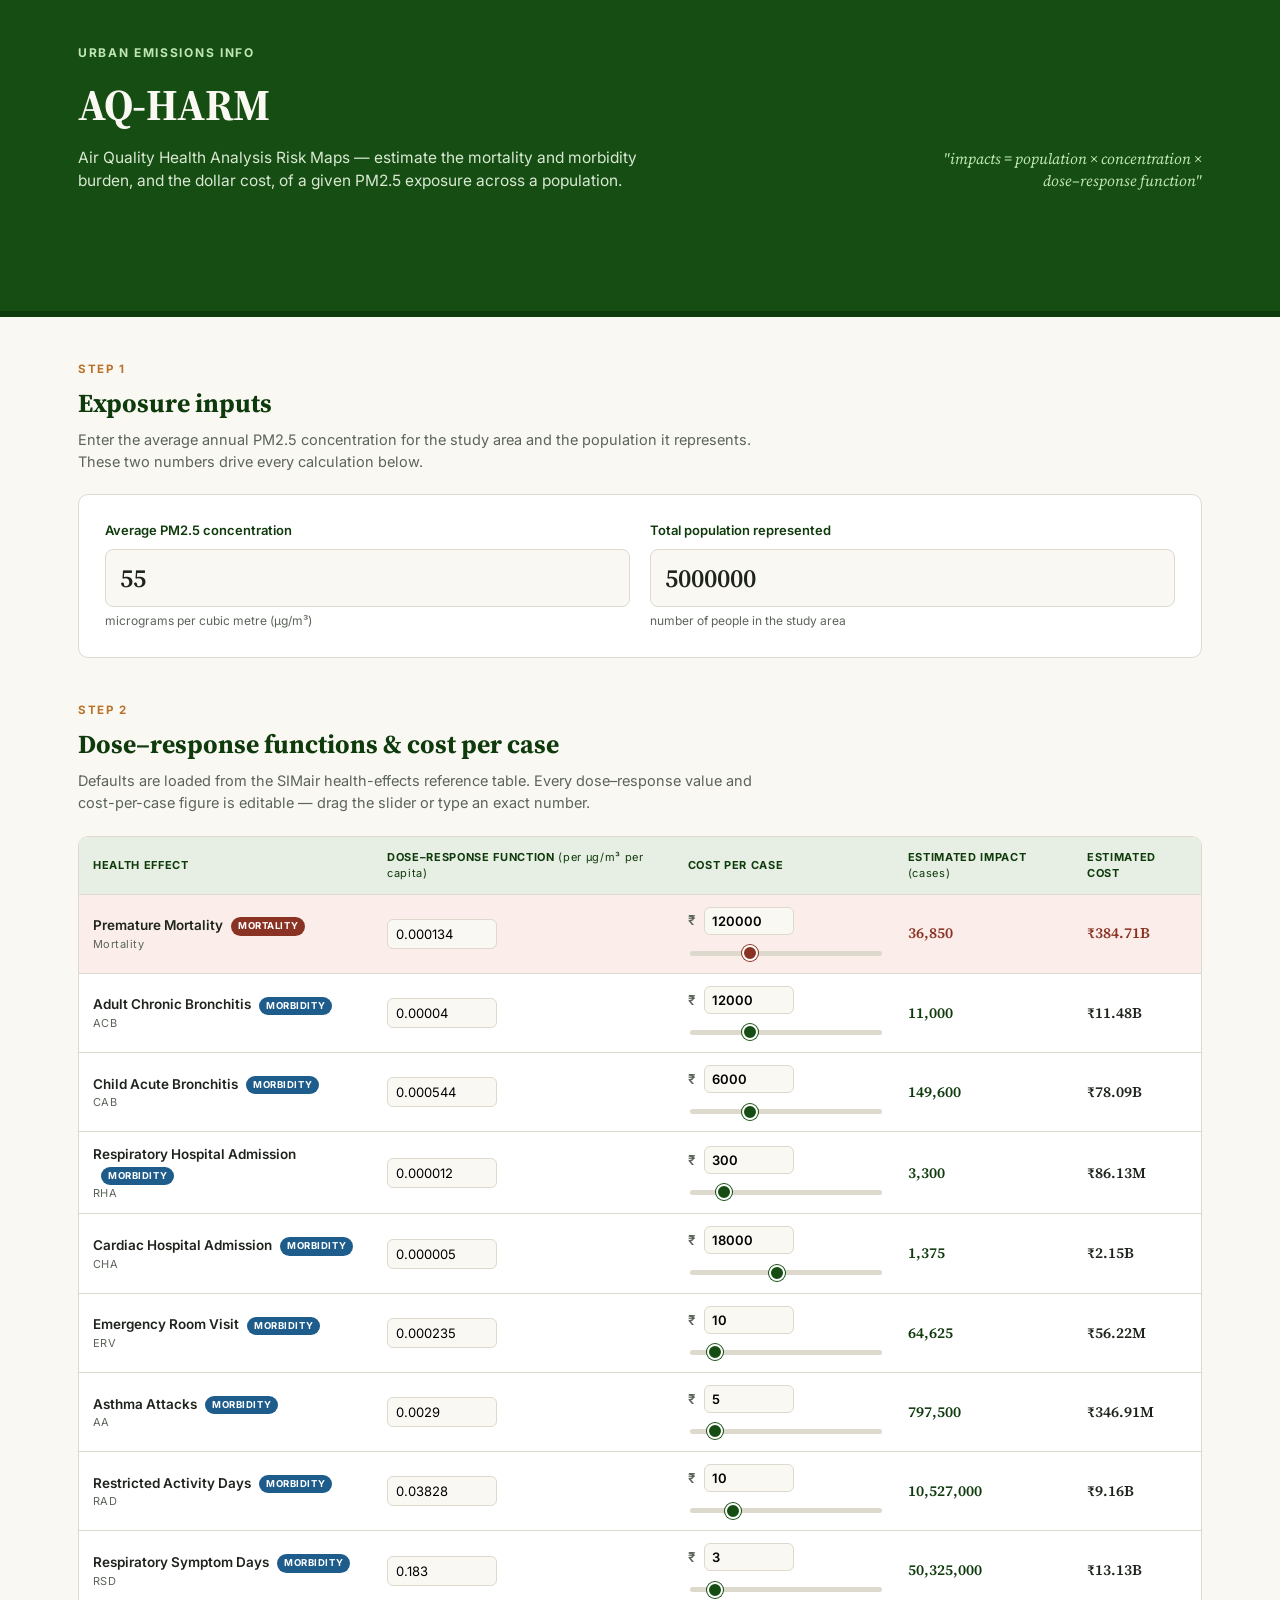
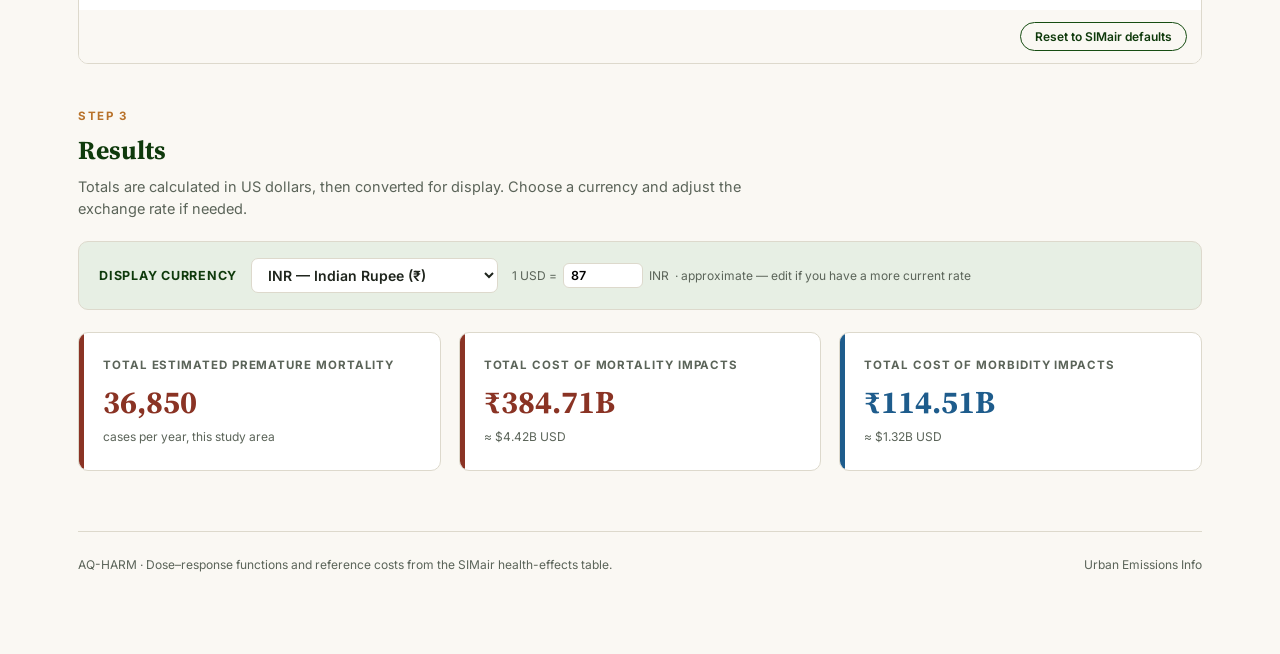
==== index.html @ 849e560b "FIRST COMMIT" ====
<!DOCTYPE html>
<html lang="en">
<head>
<meta charset="UTF-8">
<meta name="viewport" content="width=device-width, initial-scale=1.0">
<title>AQ-HARM · Air Quality Health Analysis Risk Maps</title>
<link rel="preconnect" href="https://fonts.googleapis.com">
<link href="https://fonts.googleapis.com/css2?family=Source+Serif+4:opsz,wght@8..60,400;8..60,600;8..60,700&family=Inter:wght@400;500;600;700&display=swap" rel="stylesheet">
<style>
  :root{
    --green:#164D12;
    --green-dark:#0F3A0C;
    --green-light:#E7EFE4;
    --off-white:#FAF8F3;
    --paper:#FFFFFF;
    --ink:#1E241C;
    --ink-soft:#5B6459;
    --line:#DDD9CC;
    --amber:#B8722A;
    --mortality:#8A3324;
    --mortality-bg:#FBEEEA;
    --morbidity:#1E5C8C;
    --morbidity-bg:#EAF1F8;
    --radius:10px;
  }
  *{box-sizing:border-box;}
  html,body{margin:0;padding:0;}
  body{
    background:var(--off-white);
    color:var(--ink);
    font-family:'Inter',system-ui,sans-serif;
    line-height:1.5;
  }
  .wrap{max-width:1180px;margin:0 auto;padding:0 28px 80px;}

  /* Header */
  header.site{
    background:var(--green);
    color:var(--off-white);
    padding:44px 0 38px;
    border-bottom:6px solid var(--green-dark);
  }
  header.site .wrap{display:flex;justify-content:space-between;align-items:flex-end;gap:24px;flex-wrap:wrap;}
  .brand-mark{font-family:'Inter';font-weight:700;letter-spacing:.14em;font-size:12px;text-transform:uppercase;color:#BFE6B4;margin-bottom:10px;}
  h1{
    font-family:'Source Serif 4', serif;
    font-weight:700;
    font-size:44px;
    margin:0 0 8px;
    letter-spacing:-.01em;
  }
  header.site p{
    max-width:560px;
    margin:0;
    color:#D8E8D3;
    font-size:15.5px;
  }
  .header-tag{
    font-family:'Source Serif 4', serif;
    font-style:italic;
    font-size:15px;
    color:#BFE6B4;
    text-align:right;
    max-width:260px;
  }

  /* Section framing */
  section{padding-top:44px;}
  .section-eyebrow{
    font-size:11.5px;
    font-weight:700;
    letter-spacing:.14em;
    text-transform:uppercase;
    color:var(--amber);
    margin-bottom:6px;
  }
  h2{
    font-family:'Source Serif 4', serif;
    font-size:26px;
    font-weight:700;
    margin:0 0 6px;
    color:var(--green-dark);
  }
  .section-desc{color:var(--ink-soft);font-size:14.5px;max-width:680px;margin:0 0 22px;}

  /* Inputs card */
  .inputs-grid{
    display:grid;
    grid-template-columns:1fr 1fr;
    gap:20px;
    background:var(--paper);
    border:1px solid var(--line);
    border-radius:var(--radius);
    padding:26px;
  }
  @media(max-width:640px){.inputs-grid{grid-template-columns:1fr;}}
  .field label{
    display:block;
    font-size:13px;
    font-weight:600;
    color:var(--green-dark);
    margin-bottom:8px;
  }
  .field .hint{font-size:12px;color:var(--ink-soft);margin-top:6px;}
  .field input[type=number]{
    width:100%;
    font-family:'Source Serif 4', serif;
    font-size:26px;
    font-weight:600;
    padding:10px 14px;
    border:1.5px solid var(--line);
    border-radius:8px;
    background:var(--off-white);
    color:var(--ink);
  }
  .field input[type=number]:focus{outline:none;border-color:var(--green);background:#fff;}
  .unit-suffix{font-size:14px;color:var(--ink-soft);font-weight:500;margin-left:8px;}

  /* Table */
  .table-card{
    background:var(--paper);
    border:1px solid var(--line);
    border-radius:var(--radius);
    overflow:hidden;
  }
  table{width:100%;border-collapse:collapse;font-size:13.5px;}
  thead th{
    text-align:left;
    background:var(--green-light);
    color:var(--green-dark);
    font-size:11px;
    font-weight:700;
    text-transform:uppercase;
    letter-spacing:.06em;
    padding:12px 14px;
    border-bottom:1px solid var(--line);
  }
  tbody tr{border-bottom:1px solid var(--line);}
  tbody tr:last-child{border-bottom:none;}
  tbody tr.mortality-row{background:var(--mortality-bg);}
  td{padding:12px 14px;vertical-align:middle;}
  td.effect-name{min-width:190px;}
  .effect-name .name{font-weight:600;color:var(--ink);}
  .effect-name .acronym{font-size:11px;color:var(--ink-soft);letter-spacing:.04em;}
  .tag{
    display:inline-block;
    font-size:9.5px;
    font-weight:700;
    letter-spacing:.06em;
    text-transform:uppercase;
    padding:2px 7px;
    border-radius:20px;
    margin-left:8px;
    vertical-align:middle;
  }
  .tag.mort{background:var(--mortality);color:#fff;}
  .tag.morb{background:var(--morbidity);color:#fff;}

  input[type=number].drf-input{
    width:110px;
    font-family:'Inter';
    font-size:13px;
    padding:6px 8px;
    border:1.3px solid var(--line);
    border-radius:6px;
    background:var(--off-white);
  }
  input[type=number].drf-input:focus{outline:none;border-color:var(--green);background:#fff;}

  .cost-cell{min-width:220px;}
  .cost-row-top{display:flex;align-items:center;gap:8px;margin-bottom:6px;}
  .cost-row-top .currency-sym{font-weight:600;color:var(--ink-soft);}
  input[type=number].cost-num{
    width:90px;
    font-family:'Inter';
    font-weight:600;
    font-size:13px;
    padding:5px 7px;
    border:1.3px solid var(--line);
    border-radius:6px;
    background:var(--off-white);
  }
  input[type=range].cost-slider{
    width:100%;
    -webkit-appearance:none;
    appearance:none;
    height:5px;
    border-radius:4px;
    background:var(--line);
    outline:none;
  }
  input[type=range].cost-slider::-webkit-slider-thumb{
    -webkit-appearance:none;
    appearance:none;
    width:16px;height:16px;border-radius:50%;
    background:var(--green);
    cursor:pointer;
    border:2px solid #fff;
    box-shadow:0 0 0 1px var(--green);
  }
  input[type=range].cost-slider::-moz-range-thumb{
    width:16px;height:16px;border-radius:50%;
    background:var(--green);cursor:pointer;border:2px solid #fff;
    box-shadow:0 0 0 1px var(--green);
  }
  .mortality-row input[type=range].cost-slider::-webkit-slider-thumb{background:var(--mortality);box-shadow:0 0 0 1px var(--mortality);}
  .mortality-row input[type=range].cost-slider::-moz-range-thumb{background:var(--mortality);box-shadow:0 0 0 1px var(--mortality);}

  .impact-val, .cost-val{font-weight:600;font-family:'Source Serif 4', serif;font-size:15px;color:var(--green-dark);}
  .cost-val{color:var(--ink);}
  .mortality-row .impact-val, .mortality-row .cost-val{color:var(--mortality);}

  .reset-row{display:flex;justify-content:flex-end;padding:12px 14px;background:var(--off-white);}
  .btn-reset{
    font-family:'Inter';font-size:12px;font-weight:600;
    color:var(--green-dark);background:none;border:1.3px solid var(--green);
    padding:6px 14px;border-radius:20px;cursor:pointer;
  }
  .btn-reset:hover{background:var(--green);color:#fff;}

  /* Currency */
  .currency-bar{
    display:flex;align-items:center;gap:14px;flex-wrap:wrap;
    background:var(--green-light);
    border:1px solid var(--line);
    border-radius:var(--radius);
    padding:16px 20px;
    margin-bottom:22px;
  }
  .currency-bar label{font-size:12.5px;font-weight:700;color:var(--green-dark);text-transform:uppercase;letter-spacing:.06em;}
  select#currencySelect{
    font-family:'Inter';font-size:14px;font-weight:600;
    padding:7px 12px;border-radius:7px;border:1.3px solid var(--line);
    background:#fff;color:var(--ink);
  }
  .rate-note{font-size:12px;color:var(--ink-soft);display:flex;align-items:center;gap:6px;}
  .rate-note input{
    width:80px;font-family:'Inter';font-size:12.5px;font-weight:600;
    padding:4px 7px;border-radius:6px;border:1.3px solid var(--line);background:#fff;
  }

  /* Totals */
  .totals-grid{display:grid;grid-template-columns:repeat(3,1fr);gap:18px;}
  @media(max-width:800px){.totals-grid{grid-template-columns:1fr;}}
  .total-card{
    background:var(--paper);
    border:1px solid var(--line);
    border-radius:var(--radius);
    padding:24px;
    position:relative;
    overflow:hidden;
  }
  .total-card::before{
    content:"";position:absolute;left:0;top:0;bottom:0;width:5px;
  }
  .total-card.mortality-count::before{background:var(--mortality);}
  .total-card.mortality-cost::before{background:var(--mortality);}
  .total-card.morbidity-cost::before{background:var(--morbidity);}
  .total-label{font-size:11.5px;font-weight:700;text-transform:uppercase;letter-spacing:.08em;color:var(--ink-soft);margin-bottom:10px;}
  .total-value{font-family:'Source Serif 4', serif;font-size:32px;font-weight:700;color:var(--ink);line-height:1.1;}
  .total-card.mortality-count .total-value, .total-card.mortality-cost .total-value{color:var(--mortality);}
  .total-card.morbidity-cost .total-value{color:var(--morbidity);}
  .total-sub{font-size:12px;color:var(--ink-soft);margin-top:8px;}

  footer{margin-top:60px;padding-top:24px;border-top:1px solid var(--line);color:var(--ink-soft);font-size:12px;display:flex;justify-content:space-between;flex-wrap:wrap;gap:8px;}
  footer a{color:var(--green-dark);}

  ::-webkit-scrollbar{height:8px;}
</style>
</head>
<body>

<header class="site">
  <div class="wrap">
    <div>
      <div class="brand-mark">Urban Emissions Info</div>
      <h1>AQ-HARM</h1>
      <p>Air Quality Health Analysis Risk Maps — estimate the mortality and morbidity burden, and the dollar cost, of a given PM2.5 exposure across a population.</p>
    </div>
    <div class="header-tag">"impacts = population × concentration × dose–response function"</div>
  </div>
</header>

<div class="wrap">

  <section>
    <div class="section-eyebrow">Step 1</div>
    <h2>Exposure inputs</h2>
    <p class="section-desc">Enter the average annual PM2.5 concentration for the study area and the population it represents. These two numbers drive every calculation below.</p>
    <div class="inputs-grid">
      <div class="field">
        <label for="pm25">Average PM2.5 concentration</label>
        <input type="number" id="pm25" value="55" step="0.1" min="0">
        <span class="hint">micrograms per cubic metre (µg/m³)</span>
      </div>
      <div class="field">
        <label for="population">Total population represented</label>
        <input type="number" id="population" value="5000000" step="1000" min="0">
        <span class="hint">number of people in the study area</span>
      </div>
    </div>
  </section>

  <section>
    <div class="section-eyebrow">Step 2</div>
    <h2>Dose–response functions &amp; cost per case</h2>
    <p class="section-desc">Defaults are loaded from the SIMair health-effects reference table. Every dose–response value and cost-per-case figure is editable — drag the slider or type an exact number.</p>
    <div class="table-card">
      <table>
        <thead>
          <tr>
            <th>Health effect</th>
            <th>Dose–response function <span style="font-weight:400;text-transform:none;">(per µg/m³ per capita)</span></th>
            <th>Cost per case</th>
            <th>Estimated impact <span style="font-weight:400;text-transform:none;">(cases)</span></th>
            <th>Estimated cost</th>
          </tr>
        </thead>
        <tbody id="effectsBody"></tbody>
      </table>
      <div class="reset-row"><button class="btn-reset" id="resetBtn">Reset to SIMair defaults</button></div>
    </div>
  </section>

  <section>
    <div class="section-eyebrow">Step 3</div>
    <h2>Results</h2>
    <p class="section-desc">Totals are calculated in US dollars, then converted for display. Choose a currency and adjust the exchange rate if needed.</p>

    <div class="currency-bar">
      <label for="currencySelect">Display currency</label>
      <select id="currencySelect">
        <option value="USD">USD — US Dollar ($)</option>
        <option value="INR" selected>INR — Indian Rupee (₹)</option>
        <option value="EUR">EUR — Euro (€)</option>
        <option value="GBP">GBP — British Pound (£)</option>
        <option value="JPY">JPY — Japanese Yen (¥)</option>
        <option value="AUD">AUD — Australian Dollar (A$)</option>
      </select>
      <div class="rate-note">
        1 USD = <input type="number" id="fxRate" value="87" step="0.01" min="0"> <span id="fxCode">INR</span>
        <span>· approximate — edit if you have a more current rate</span>
      </div>
    </div>

    <div class="totals-grid">
      <div class="total-card mortality-count">
        <div class="total-label">Total estimated premature mortality</div>
        <div class="total-value" id="totalMortalityCount">—</div>
        <div class="total-sub">cases per year, this study area</div>
      </div>
      <div class="total-card mortality-cost">
        <div class="total-label">Total cost of mortality impacts</div>
        <div class="total-value" id="totalMortalityCost">—</div>
        <div class="total-sub" id="totalMortalityCostUSD"></div>
      </div>
      <div class="total-card morbidity-cost">
        <div class="total-label">Total cost of morbidity impacts</div>
        <div class="total-value" id="totalMorbidityCost">—</div>
        <div class="total-sub" id="totalMorbidityCostUSD"></div>
      </div>
    </div>
  </section>

  <footer>
    <span>AQ-HARM · Dose–response functions and reference costs from the SIMair health-effects table.</span>
    <span>Urban Emissions Info</span>
  </footer>
</div>

<script>
const EFFECTS = [
  {acr:"Mortality", name:"Premature Mortality", drf:0.000134, cost:120000, isMortality:true, sliderMax:400000},
  {acr:"ACB", name:"Adult Chronic Bronchitis", drf:0.00004,  cost:12000,  isMortality:false, sliderMax:40000},
  {acr:"CAB", name:"Child Acute Bronchitis",   drf:0.000544, cost:6000,   isMortality:false, sliderMax:20000},
  {acr:"RHA", name:"Respiratory Hospital Admission", drf:0.000012, cost:300, isMortality:false, sliderMax:2000},
  {acr:"CHA", name:"Cardiac Hospital Admission", drf:0.000005, cost:18000, isMortality:false, sliderMax:40000},
  {acr:"ERV", name:"Emergency Room Visit", drf:0.000235, cost:10, isMortality:false, sliderMax:100},
  {acr:"AA",  name:"Asthma Attacks", drf:0.0029, cost:5, isMortality:false, sliderMax:50},
  {acr:"RAD", name:"Restricted Activity Days", drf:0.03828, cost:10, isMortality:false, sliderMax:50},
  {acr:"RSD", name:"Respiratory Symptom Days", drf:0.183, cost:3, isMortality:false, sliderMax:30},
];

const DEFAULTS = JSON.parse(JSON.stringify(EFFECTS));

const CURRENCY = {
  USD:{symbol:"$", rate:1},
  INR:{symbol:"₹", rate:87},
  EUR:{symbol:"€", rate:0.92},
  GBP:{symbol:"£", rate:0.79},
  JPY:{symbol:"¥", rate:148},
  AUD:{symbol:"A$", rate:1.52},
};

const pm25Input = document.getElementById('pm25');
const popInput = document.getElementById('population');
const tbody = document.getElementById('effectsBody');
const currencySelect = document.getElementById('currencySelect');
const fxRateInput = document.getElementById('fxRate');
const fxCodeSpan = document.getElementById('fxCode');

function fmtInt(n){
  return Math.round(n).toLocaleString('en-US');
}
function fmtMoney(n, symbol){
  if(!isFinite(n)) n = 0;
  let out;
  if(Math.abs(n) >= 1e9) out = (n/1e9).toFixed(2)+"B";
  else if(Math.abs(n) >= 1e6) out = (n/1e6).toFixed(2)+"M";
  else out = Math.round(n).toLocaleString('en-US');
  return symbol + out;
}

function buildRows(){
  tbody.innerHTML = "";
  EFFECTS.forEach((eff, i) => {
    const tr = document.createElement('tr');
    tr.className = eff.isMortality ? 'mortality-row' : '';
    tr.innerHTML = `
      <td class="effect-name">
        <div class="name">${eff.name}${eff.isMortality ? '<span class="tag mort">Mortality</span>' : '<span class="tag morb">Morbidity</span>'}</div>
        <div class="acronym">${eff.acr}</div>
      </td>
      <td>
        <input type="number" class="drf-input" data-idx="${i}" data-field="drf" value="${eff.drf}" step="any" min="0">
      </td>
      <td class="cost-cell">
        <div class="cost-row-top">
          <span class="currency-sym" id="costSym-${i}">$</span>
          <input type="number" class="cost-num" data-idx="${i}" data-field="costnum" value="${eff.cost}" min="0" step="1">
        </div>
        <input type="range" class="cost-slider" data-idx="${i}" data-field="costslider" min="0" max="${eff.sliderMax}" step="${Math.max(1, Math.round(eff.sliderMax/500))}" value="${eff.cost}">
      </td>
      <td><span class="impact-val" id="impact-${i}">—</span></td>
      <td><span class="cost-val" id="cost-${i}">—</span></td>
    `;
    tbody.appendChild(tr);
  });

  tbody.querySelectorAll('input[data-field="drf"]').forEach(el=>{
    el.addEventListener('input', e=>{
      const idx = +e.target.dataset.idx;
      EFFECTS[idx].drf = parseFloat(e.target.value) || 0;
      calculate();
    });
  });
  tbody.querySelectorAll('input[data-field="costnum"]').forEach(el=>{
    el.addEventListener('input', e=>{
      const idx = +e.target.dataset.idx;
      const val = parseFloat(e.target.value) || 0;
      EFFECTS[idx].cost = val;
      const slider = tbody.querySelector(`input[data-field="costslider"][data-idx="${idx}"]`);
      if(val > +slider.max) slider.max = val * 1.2;
      slider.value = val;
      calculate();
    });
  });
  tbody.querySelectorAll('input[data-field="costslider"]').forEach(el=>{
    el.addEventListener('input', e=>{
      const idx = +e.target.dataset.idx;
      const val = parseFloat(e.target.value) || 0;
      EFFECTS[idx].cost = val;
      tbody.querySelector(`input[data-field="costnum"][data-idx="${idx}"]`).value = val;
      calculate();
    });
  });
}

function updateCurrencySymbols(){
  const code = currencySelect.value;
  const symbol = CURRENCY[code].symbol;
  EFFECTS.forEach((_, i)=>{
    const el = document.getElementById(`costSym-${i}`);
    if(el) el.textContent = symbol;
  });
}

function calculate(){
  const pm25 = parseFloat(pm25Input.value) || 0;
  const pop = parseFloat(popInput.value) || 0;
  const code = currencySelect.value;
  const rate = parseFloat(fxRateInput.value) || CURRENCY[code].rate;
  const symbol = CURRENCY[code].symbol;

  let mortalityCases = 0;
  let mortalityCostUSD = 0;
  let morbidityCostUSD = 0;

  EFFECTS.forEach((eff, i) => {
    const impact = pop * pm25 * eff.drf;
    const costUSD = impact * eff.cost;
    document.getElementById(`impact-${i}`).textContent = fmtInt(impact);
    document.getElementById(`cost-${i}`).textContent = fmtMoney(costUSD * rate, symbol);
    if(eff.isMortality){
      mortalityCases += impact;
      mortalityCostUSD += costUSD;
    } else {
      morbidityCostUSD += costUSD;
    }
  });

  document.getElementById('totalMortalityCount').textContent = fmtInt(mortalityCases);
  document.getElementById('totalMortalityCost').textContent = fmtMoney(mortalityCostUSD * rate, symbol);
  document.getElementById('totalMorbidityCost').textContent = fmtMoney(morbidityCostUSD * rate, symbol);

  if(code === 'USD'){
    document.getElementById('totalMortalityCostUSD').textContent = '';
    document.getElementById('totalMorbidityCostUSD').textContent = '';
  } else {
    document.getElementById('totalMortalityCostUSD').textContent = '≈ ' + fmtMoney(mortalityCostUSD, '$') + ' USD';
    document.getElementById('totalMorbidityCostUSD').textContent = '≈ ' + fmtMoney(morbidityCostUSD, '$') + ' USD';
  }
}

pm25Input.addEventListener('input', calculate);
popInput.addEventListener('input', calculate);

currencySelect.addEventListener('change', ()=>{
  const code = currencySelect.value;
  fxRateInput.value = CURRENCY[code].rate;
  fxCodeSpan.textContent = code;
  updateCurrencySymbols();
  calculate();
});
fxRateInput.addEventListener('input', calculate);

document.getElementById('resetBtn').addEventListener('click', ()=>{
  DEFAULTS.forEach((d, i)=>{
    EFFECTS[i].drf = d.drf;
    EFFECTS[i].cost = d.cost;
  });
  buildRows();
  updateCurrencySymbols();
  calculate();
});

buildRows();
fxRateInput.value = CURRENCY[currencySelect.value].rate;
fxCodeSpan.textContent = currencySelect.value;
updateCurrencySymbols();
calculate();
</script>

</body>
</html>
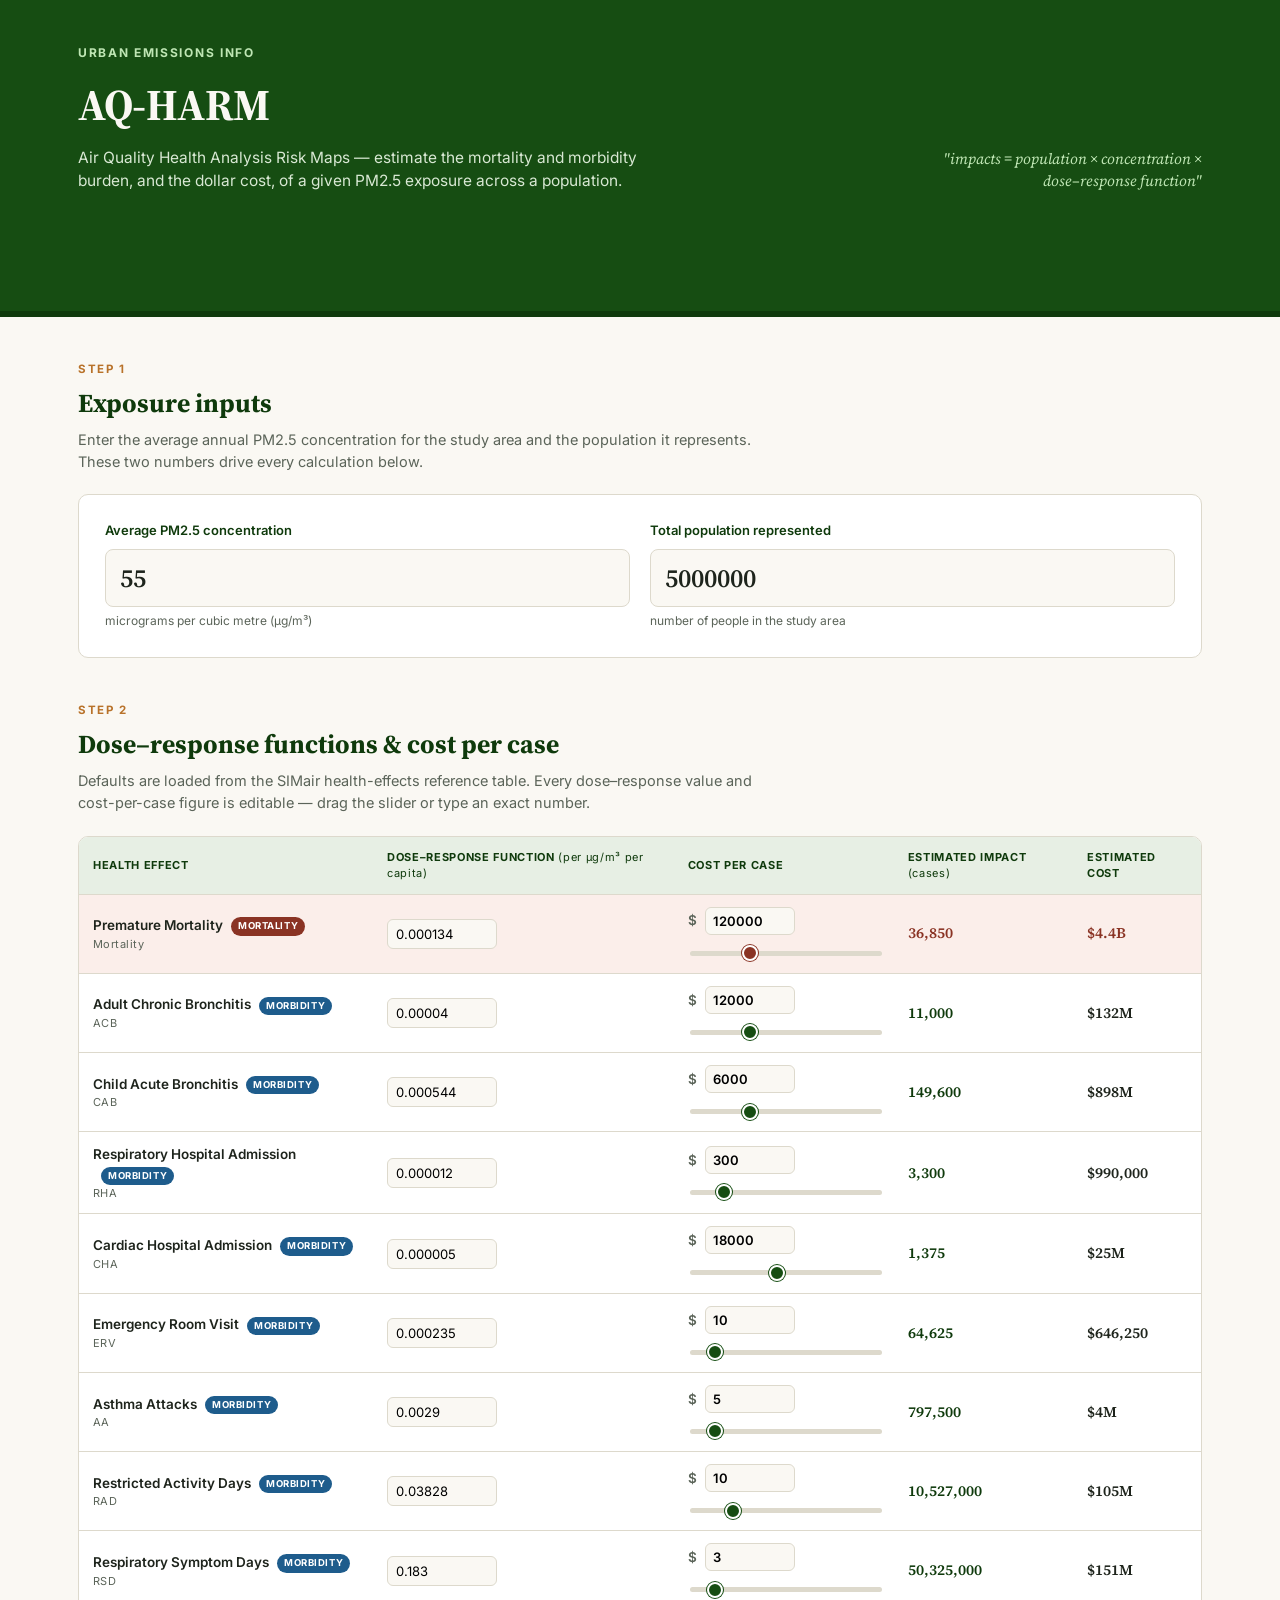
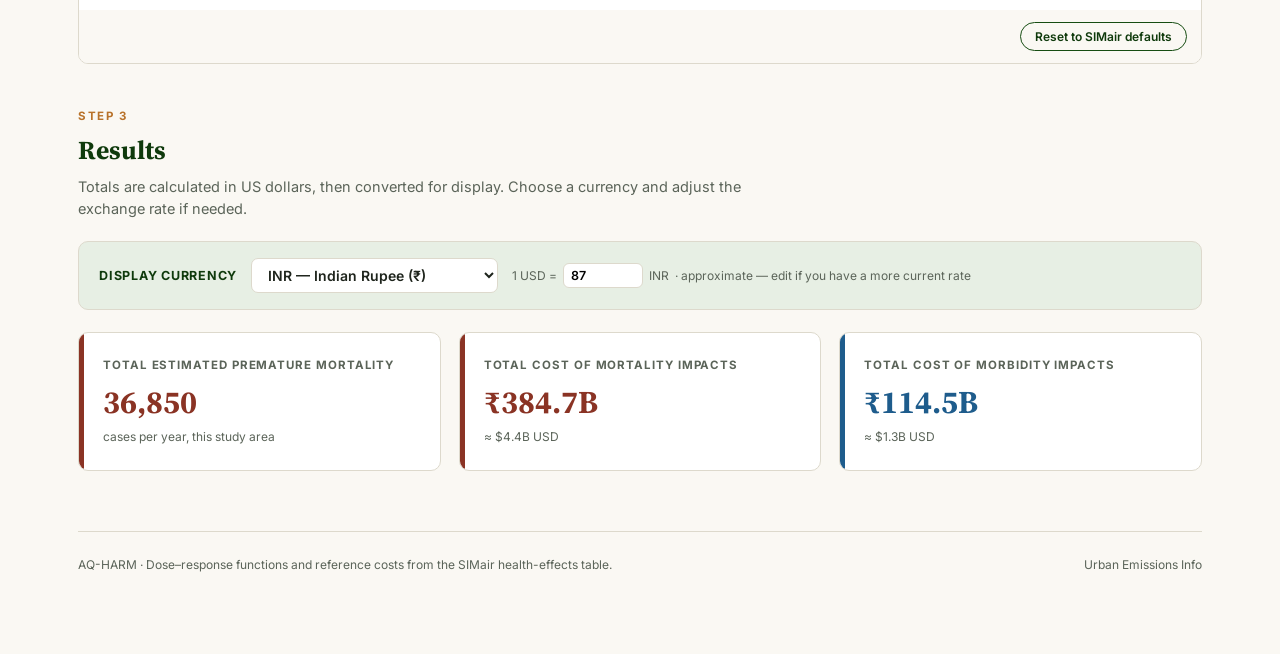
==== commit 3128decc: "FIRST COMMIT" ====
--- a/index.html
+++ b/index.html
@@ -405,8 +405,8 @@
 function fmtMoney(n, symbol){
   if(!isFinite(n)) n = 0;
   let out;
-  if(Math.abs(n) >= 1e9) out = (n/1e9).toFixed(2)+"B";
-  else if(Math.abs(n) >= 1e6) out = (n/1e6).toFixed(2)+"M";
+  if(Math.abs(n) >= 1e9) out = (n/1e9).toFixed(1)+"B";
+  else if(Math.abs(n) >= 1e6) out = Math.round(n/1e6)+"M";
   else out = Math.round(n).toLocaleString('en-US');
   return symbol + out;
 }
@@ -426,7 +426,7 @@
       </td>
       <td class="cost-cell">
         <div class="cost-row-top">
-          <span class="currency-sym" id="costSym-${i}">$</span>
+          <span class="currency-sym">$</span>
           <input type="number" class="cost-num" data-idx="${i}" data-field="costnum" value="${eff.cost}" min="0" step="1">
         </div>
         <input type="range" class="cost-slider" data-idx="${i}" data-field="costslider" min="0" max="${eff.sliderMax}" step="${Math.max(1, Math.round(eff.sliderMax/500))}" value="${eff.cost}">
@@ -466,15 +466,6 @@
   });
 }
 
-function updateCurrencySymbols(){
-  const code = currencySelect.value;
-  const symbol = CURRENCY[code].symbol;
-  EFFECTS.forEach((_, i)=>{
-    const el = document.getElementById(`costSym-${i}`);
-    if(el) el.textContent = symbol;
-  });
-}
-
 function calculate(){
   const pm25 = parseFloat(pm25Input.value) || 0;
   const pop = parseFloat(popInput.value) || 0;
@@ -490,7 +481,7 @@
     const impact = pop * pm25 * eff.drf;
     const costUSD = impact * eff.cost;
     document.getElementById(`impact-${i}`).textContent = fmtInt(impact);
-    document.getElementById(`cost-${i}`).textContent = fmtMoney(costUSD * rate, symbol);
+    document.getElementById(`cost-${i}`).textContent = fmtMoney(costUSD, '$');
     if(eff.isMortality){
       mortalityCases += impact;
       mortalityCostUSD += costUSD;
@@ -519,7 +510,6 @@
   const code = currencySelect.value;
   fxRateInput.value = CURRENCY[code].rate;
   fxCodeSpan.textContent = code;
-  updateCurrencySymbols();
   calculate();
 });
 fxRateInput.addEventListener('input', calculate);
@@ -530,14 +520,12 @@
     EFFECTS[i].cost = d.cost;
   });
   buildRows();
-  updateCurrencySymbols();
   calculate();
 });
 
 buildRows();
 fxRateInput.value = CURRENCY[currencySelect.value].rate;
 fxCodeSpan.textContent = currencySelect.value;
-updateCurrencySymbols();
 calculate();
 </script>
 
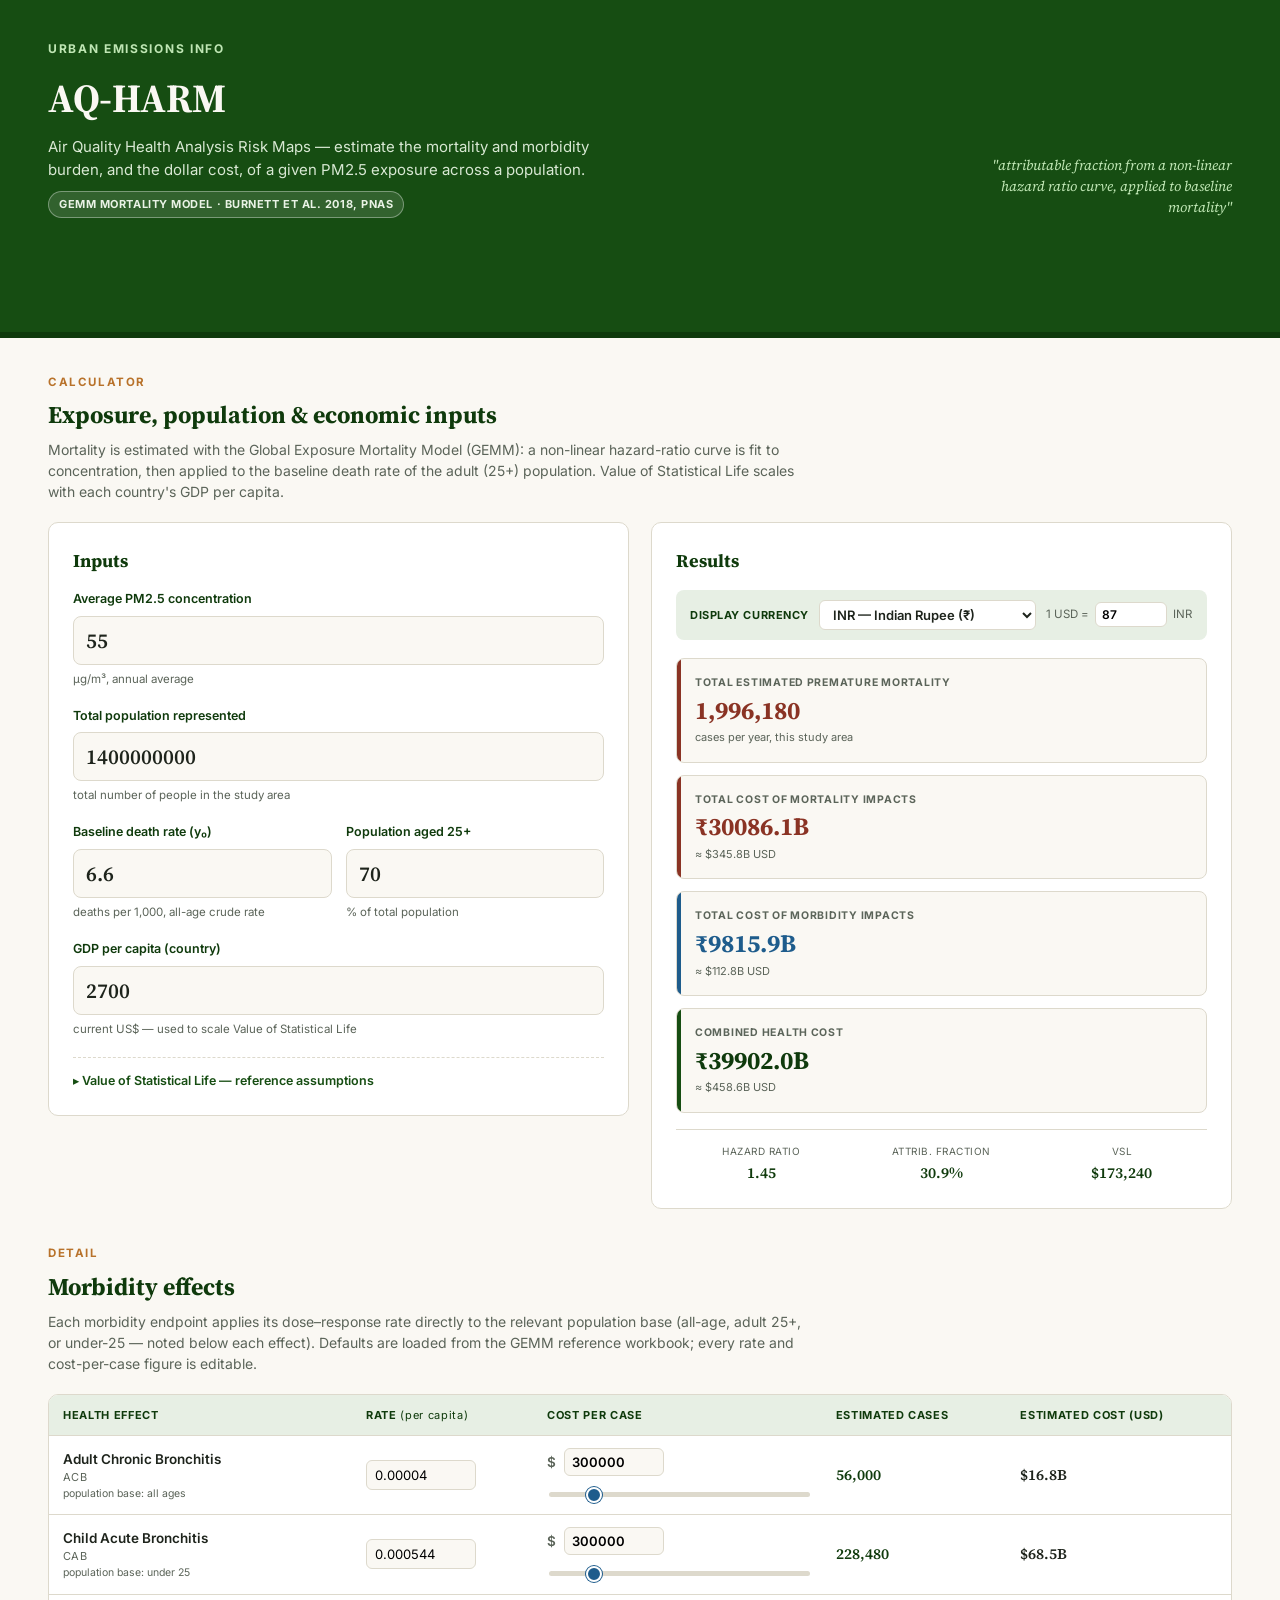
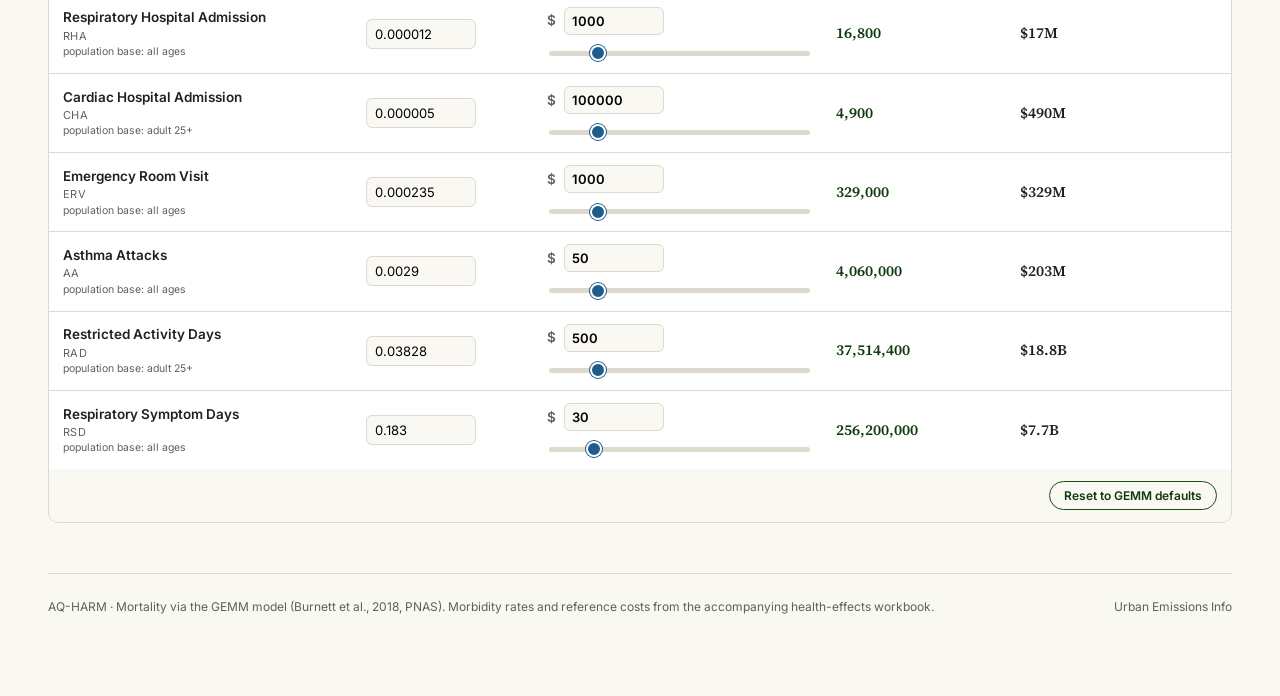
==== commit 2d92d9c7: "UPDATE logic" ====
--- a/index.html
+++ b/index.html
@@ -31,13 +31,13 @@
     font-family:'Inter',system-ui,sans-serif;
     line-height:1.5;
   }
-  .wrap{max-width:1180px;margin:0 auto;padding:0 28px 80px;}
+  .wrap{max-width:1240px;margin:0 auto;padding:0 28px 80px;}
 
   /* Header */
   header.site{
     background:var(--green);
     color:var(--off-white);
-    padding:44px 0 38px;
+    padding:40px 0 34px;
     border-bottom:6px solid var(--green-dark);
   }
   header.site .wrap{display:flex;justify-content:space-between;align-items:flex-end;gap:24px;flex-wrap:wrap;}
@@ -45,7 +45,7 @@
   h1{
     font-family:'Source Serif 4', serif;
     font-weight:700;
-    font-size:44px;
+    font-size:40px;
     margin:0 0 8px;
     letter-spacing:-.01em;
   }
@@ -53,19 +53,31 @@
     max-width:560px;
     margin:0;
     color:#D8E8D3;
-    font-size:15.5px;
+    font-size:15px;
   }
   .header-tag{
     font-family:'Source Serif 4', serif;
     font-style:italic;
-    font-size:15px;
+    font-size:14px;
     color:#BFE6B4;
     text-align:right;
-    max-width:260px;
-  }
-
-  /* Section framing */
-  section{padding-top:44px;}
+    max-width:270px;
+  }
+  .model-badge{
+    display:inline-block;
+    margin-top:10px;
+    font-size:11px;
+    font-weight:700;
+    letter-spacing:.05em;
+    text-transform:uppercase;
+    background:rgba(255,255,255,.12);
+    border:1px solid rgba(255,255,255,.35);
+    color:#EAF3E6;
+    padding:4px 10px;
+    border-radius:20px;
+  }
+
+  section{padding-top:36px;}
   .section-eyebrow{
     font-size:11.5px;
     font-weight:700;
@@ -76,45 +88,138 @@
   }
   h2{
     font-family:'Source Serif 4', serif;
-    font-size:26px;
+    font-size:24px;
     font-weight:700;
     margin:0 0 6px;
     color:var(--green-dark);
   }
-  .section-desc{color:var(--ink-soft);font-size:14.5px;max-width:680px;margin:0 0 22px;}
-
-  /* Inputs card */
-  .inputs-grid{
+  .section-desc{color:var(--ink-soft);font-size:14px;max-width:760px;margin:0 0 20px;}
+
+  /* Two column calculator layout */
+  .calc-grid{
     display:grid;
     grid-template-columns:1fr 1fr;
-    gap:20px;
+    gap:22px;
+    align-items:start;
+  }
+  @media(max-width:900px){.calc-grid{grid-template-columns:1fr;}}
+
+  .panel{
     background:var(--paper);
     border:1px solid var(--line);
     border-radius:var(--radius);
-    padding:26px;
-  }
-  @media(max-width:640px){.inputs-grid{grid-template-columns:1fr;}}
+    padding:24px;
+  }
+  .panel-title{
+    font-family:'Source Serif 4', serif;
+    font-size:18px;
+    font-weight:700;
+    color:var(--green-dark);
+    margin:0 0 16px;
+    display:flex;
+    align-items:center;
+    justify-content:space-between;
+  }
+  .sticky{position:sticky;top:20px;}
+
+  .field{margin-bottom:18px;}
+  .field:last-child{margin-bottom:0;}
   .field label{
     display:block;
-    font-size:13px;
+    font-size:12.5px;
     font-weight:600;
     color:var(--green-dark);
-    margin-bottom:8px;
-  }
-  .field .hint{font-size:12px;color:var(--ink-soft);margin-top:6px;}
+    margin-bottom:7px;
+  }
+  .field .hint{font-size:11.5px;color:var(--ink-soft);margin-top:5px;}
   .field input[type=number]{
     width:100%;
     font-family:'Source Serif 4', serif;
-    font-size:26px;
+    font-size:21px;
     font-weight:600;
-    padding:10px 14px;
+    padding:9px 12px;
     border:1.5px solid var(--line);
     border-radius:8px;
     background:var(--off-white);
     color:var(--ink);
   }
   .field input[type=number]:focus{outline:none;border-color:var(--green);background:#fff;}
-  .unit-suffix{font-size:14px;color:var(--ink-soft);font-weight:500;margin-left:8px;}
+
+  .field-row{display:grid;grid-template-columns:1fr 1fr;gap:14px;}
+  @media(max-width:520px){.field-row{grid-template-columns:1fr;}}
+
+  details.advanced{
+    margin-top:6px;
+    border-top:1px dashed var(--line);
+    padding-top:14px;
+  }
+  details.advanced summary{
+    cursor:pointer;
+    font-size:12.5px;
+    font-weight:600;
+    color:var(--green);
+    list-style:none;
+  }
+  details.advanced summary::-webkit-details-marker{display:none;}
+  details.advanced summary:before{content:"▸ ";}
+  details.advanced[open] summary:before{content:"▾ ";}
+  details.advanced .field{margin-top:16px;}
+  .advanced-note{font-size:11.5px;color:var(--ink-soft);margin:10px 0 0;line-height:1.5;}
+
+  /* Currency bar (inside results panel) */
+  .currency-bar{
+    display:flex;align-items:center;gap:10px;flex-wrap:wrap;
+    background:var(--green-light);
+    border-radius:8px;
+    padding:10px 14px;
+    margin-bottom:18px;
+    font-size:12px;
+  }
+  .currency-bar label{font-weight:700;color:var(--green-dark);text-transform:uppercase;letter-spacing:.05em;font-size:11px;}
+  select#currencySelect{
+    font-family:'Inter';font-size:13px;font-weight:600;
+    padding:5px 9px;border-radius:6px;border:1.3px solid var(--line);
+    background:#fff;color:var(--ink);
+  }
+  .rate-note{font-size:11.5px;color:var(--ink-soft);display:flex;align-items:center;gap:6px;}
+  .rate-note input{
+    width:72px;font-family:'Inter';font-size:12px;font-weight:600;
+    padding:4px 6px;border-radius:6px;border:1.3px solid var(--line);background:#fff;
+  }
+
+  /* Result cards */
+  .total-card{
+    border:1px solid var(--line);
+    border-radius:8px;
+    padding:16px 18px;
+    position:relative;
+    overflow:hidden;
+    margin-bottom:12px;
+    background:var(--off-white);
+  }
+  .total-card::before{content:"";position:absolute;left:0;top:0;bottom:0;width:4px;}
+  .total-card.mortality-count::before{background:var(--mortality);}
+  .total-card.mortality-cost::before{background:var(--mortality);}
+  .total-card.morbidity-cost::before{background:var(--morbidity);}
+  .total-card.combined-cost::before{background:var(--green);}
+  .total-label{font-size:10.5px;font-weight:700;text-transform:uppercase;letter-spacing:.07em;color:var(--ink-soft);margin-bottom:6px;}
+  .total-value{font-family:'Source Serif 4', serif;font-size:25px;font-weight:700;color:var(--ink);line-height:1.1;}
+  .total-card.mortality-count .total-value, .total-card.mortality-cost .total-value{color:var(--mortality);}
+  .total-card.morbidity-cost .total-value{color:var(--morbidity);}
+  .total-card.combined-cost .total-value{color:var(--green-dark);}
+  .total-sub{font-size:11px;color:var(--ink-soft);margin-top:5px;}
+
+  .diagnostics{
+    margin-top:16px;
+    border-top:1px solid var(--line);
+    padding-top:14px;
+    display:grid;
+    grid-template-columns:repeat(3,1fr);
+    gap:10px;
+  }
+  .diag-item{text-align:center;}
+  .diag-label{font-size:10px;text-transform:uppercase;letter-spacing:.05em;color:var(--ink-soft);margin-bottom:3px;}
+  .diag-value{font-family:'Source Serif 4', serif;font-size:15px;font-weight:600;color:var(--green-dark);}
 
   /* Table */
   .table-card{
@@ -137,24 +242,11 @@
   }
   tbody tr{border-bottom:1px solid var(--line);}
   tbody tr:last-child{border-bottom:none;}
-  tbody tr.mortality-row{background:var(--mortality-bg);}
   td{padding:12px 14px;vertical-align:middle;}
   td.effect-name{min-width:190px;}
   .effect-name .name{font-weight:600;color:var(--ink);}
   .effect-name .acronym{font-size:11px;color:var(--ink-soft);letter-spacing:.04em;}
-  .tag{
-    display:inline-block;
-    font-size:9.5px;
-    font-weight:700;
-    letter-spacing:.06em;
-    text-transform:uppercase;
-    padding:2px 7px;
-    border-radius:20px;
-    margin-left:8px;
-    vertical-align:middle;
-  }
-  .tag.mort{background:var(--mortality);color:#fff;}
-  .tag.morb{background:var(--morbidity);color:#fff;}
+  .pop-base{font-size:10.5px;color:var(--ink-soft);}
 
   input[type=number].drf-input{
     width:110px;
@@ -171,7 +263,7 @@
   .cost-row-top{display:flex;align-items:center;gap:8px;margin-bottom:6px;}
   .cost-row-top .currency-sym{font-weight:600;color:var(--ink-soft);}
   input[type=number].cost-num{
-    width:90px;
+    width:100px;
     font-family:'Inter';
     font-weight:600;
     font-size:13px;
@@ -193,22 +285,19 @@
     -webkit-appearance:none;
     appearance:none;
     width:16px;height:16px;border-radius:50%;
-    background:var(--green);
+    background:var(--morbidity);
     cursor:pointer;
     border:2px solid #fff;
-    box-shadow:0 0 0 1px var(--green);
+    box-shadow:0 0 0 1px var(--morbidity);
   }
   input[type=range].cost-slider::-moz-range-thumb{
     width:16px;height:16px;border-radius:50%;
-    background:var(--green);cursor:pointer;border:2px solid #fff;
-    box-shadow:0 0 0 1px var(--green);
-  }
-  .mortality-row input[type=range].cost-slider::-webkit-slider-thumb{background:var(--mortality);box-shadow:0 0 0 1px var(--mortality);}
-  .mortality-row input[type=range].cost-slider::-moz-range-thumb{background:var(--mortality);box-shadow:0 0 0 1px var(--mortality);}
+    background:var(--morbidity);cursor:pointer;border:2px solid #fff;
+    box-shadow:0 0 0 1px var(--morbidity);
+  }
 
   .impact-val, .cost-val{font-weight:600;font-family:'Source Serif 4', serif;font-size:15px;color:var(--green-dark);}
   .cost-val{color:var(--ink);}
-  .mortality-row .impact-val, .mortality-row .cost-val{color:var(--mortality);}
 
   .reset-row{display:flex;justify-content:flex-end;padding:12px 14px;background:var(--off-white);}
   .btn-reset{
@@ -218,54 +307,8 @@
   }
   .btn-reset:hover{background:var(--green);color:#fff;}
 
-  /* Currency */
-  .currency-bar{
-    display:flex;align-items:center;gap:14px;flex-wrap:wrap;
-    background:var(--green-light);
-    border:1px solid var(--line);
-    border-radius:var(--radius);
-    padding:16px 20px;
-    margin-bottom:22px;
-  }
-  .currency-bar label{font-size:12.5px;font-weight:700;color:var(--green-dark);text-transform:uppercase;letter-spacing:.06em;}
-  select#currencySelect{
-    font-family:'Inter';font-size:14px;font-weight:600;
-    padding:7px 12px;border-radius:7px;border:1.3px solid var(--line);
-    background:#fff;color:var(--ink);
-  }
-  .rate-note{font-size:12px;color:var(--ink-soft);display:flex;align-items:center;gap:6px;}
-  .rate-note input{
-    width:80px;font-family:'Inter';font-size:12.5px;font-weight:600;
-    padding:4px 7px;border-radius:6px;border:1.3px solid var(--line);background:#fff;
-  }
-
-  /* Totals */
-  .totals-grid{display:grid;grid-template-columns:repeat(3,1fr);gap:18px;}
-  @media(max-width:800px){.totals-grid{grid-template-columns:1fr;}}
-  .total-card{
-    background:var(--paper);
-    border:1px solid var(--line);
-    border-radius:var(--radius);
-    padding:24px;
-    position:relative;
-    overflow:hidden;
-  }
-  .total-card::before{
-    content:"";position:absolute;left:0;top:0;bottom:0;width:5px;
-  }
-  .total-card.mortality-count::before{background:var(--mortality);}
-  .total-card.mortality-cost::before{background:var(--mortality);}
-  .total-card.morbidity-cost::before{background:var(--morbidity);}
-  .total-label{font-size:11.5px;font-weight:700;text-transform:uppercase;letter-spacing:.08em;color:var(--ink-soft);margin-bottom:10px;}
-  .total-value{font-family:'Source Serif 4', serif;font-size:32px;font-weight:700;color:var(--ink);line-height:1.1;}
-  .total-card.mortality-count .total-value, .total-card.mortality-cost .total-value{color:var(--mortality);}
-  .total-card.morbidity-cost .total-value{color:var(--morbidity);}
-  .total-sub{font-size:12px;color:var(--ink-soft);margin-top:8px;}
-
-  footer{margin-top:60px;padding-top:24px;border-top:1px solid var(--line);color:var(--ink-soft);font-size:12px;display:flex;justify-content:space-between;flex-wrap:wrap;gap:8px;}
+  footer{margin-top:50px;padding-top:24px;border-top:1px solid var(--line);color:var(--ink-soft);font-size:12px;display:flex;justify-content:space-between;flex-wrap:wrap;gap:8px;}
   footer a{color:var(--green-dark);}
-
-  ::-webkit-scrollbar{height:8px;}
 </style>
 </head>
 <body>
@@ -276,112 +319,180 @@
       <div class="brand-mark">Urban Emissions Info</div>
       <h1>AQ-HARM</h1>
       <p>Air Quality Health Analysis Risk Maps — estimate the mortality and morbidity burden, and the dollar cost, of a given PM2.5 exposure across a population.</p>
+      <span class="model-badge">GEMM mortality model · Burnett et al. 2018, PNAS</span>
     </div>
-    <div class="header-tag">"impacts = population × concentration × dose–response function"</div>
+    <div class="header-tag">"attributable fraction from a non-linear hazard ratio curve, applied to baseline mortality"</div>
   </div>
 </header>
 
 <div class="wrap">
 
   <section>
-    <div class="section-eyebrow">Step 1</div>
-    <h2>Exposure inputs</h2>
-    <p class="section-desc">Enter the average annual PM2.5 concentration for the study area and the population it represents. These two numbers drive every calculation below.</p>
-    <div class="inputs-grid">
-      <div class="field">
-        <label for="pm25">Average PM2.5 concentration</label>
-        <input type="number" id="pm25" value="55" step="0.1" min="0">
-        <span class="hint">micrograms per cubic metre (µg/m³)</span>
+    <div class="section-eyebrow">Calculator</div>
+    <h2>Exposure, population &amp; economic inputs</h2>
+    <p class="section-desc">Mortality is estimated with the Global Exposure Mortality Model (GEMM): a non-linear hazard-ratio curve is fit to concentration, then applied to the baseline death rate of the adult (25+) population. Value of Statistical Life scales with each country's GDP per capita.</p>
+
+    <div class="calc-grid">
+
+      <!-- LEFT: INPUTS -->
+      <div class="panel">
+        <div class="panel-title">Inputs</div>
+
+        <div class="field">
+          <label for="pm25">Average PM2.5 concentration</label>
+          <input type="number" id="pm25" value="55" step="0.1" min="0">
+          <span class="hint">µg/m³, annual average</span>
+        </div>
+
+        <div class="field">
+          <label for="population">Total population represented</label>
+          <input type="number" id="population" value="1400000000" step="10000">
+          <span class="hint">total number of people in the study area</span>
+        </div>
+
+        <div class="field-row">
+          <div class="field">
+            <label for="deathRate">Baseline death rate (y₀)</label>
+            <input type="number" id="deathRate" value="6.6" step="0.1" min="0">
+            <span class="hint">deaths per 1,000, all-age crude rate</span>
+          </div>
+          <div class="field">
+            <label for="pop25">Population aged 25+</label>
+            <input type="number" id="pop25" value="70" step="1" min="0" max="100">
+            <span class="hint">% of total population</span>
+          </div>
+        </div>
+
+        <div class="field">
+          <label for="gdp">GDP per capita (country)</label>
+          <input type="number" id="gdp" value="2700" step="10" min="0">
+          <span class="hint">current US$ — used to scale Value of Statistical Life</span>
+        </div>
+
+        <details class="advanced">
+          <summary>Value of Statistical Life — reference assumptions</summary>
+          <div class="field">
+            <label for="gdpRef">Reference GDP per capita (US)</label>
+            <input type="number" id="gdpRef" value="90000" step="100" min="0">
+          </div>
+          <div class="field">
+            <label for="vslRef">Reference VSL (US)</label>
+            <input type="number" id="vslRef" value="8200000" step="1000" min="0">
+            <span class="hint">US$</span>
+          </div>
+          <div class="field">
+            <label for="elasticity">Income elasticity of VSL</label>
+            <input type="number" id="elasticity" value="1.1" step="0.01" min="0">
+          </div>
+          <p class="advanced-note">VSL = VSL_reference × (GDP ÷ GDP_reference) ^ elasticity. Defaults follow the standard US-EPA benefit-transfer approach; edit if your study uses different reference values.</p>
+        </details>
       </div>
-      <div class="field">
-        <label for="population">Total population represented</label>
-        <input type="number" id="population" value="5000000" step="1000" min="0">
-        <span class="hint">number of people in the study area</span>
+
+      <!-- RIGHT: RESULTS -->
+      <div class="panel sticky">
+        <div class="panel-title">Results</div>
+
+        <div class="currency-bar">
+          <label for="currencySelect">Display currency</label>
+          <select id="currencySelect">
+            <option value="USD">USD — US Dollar ($)</option>
+            <option value="INR" selected>INR — Indian Rupee (₹)</option>
+            <option value="EUR">EUR — Euro (€)</option>
+            <option value="GBP">GBP — British Pound (£)</option>
+            <option value="JPY">JPY — Japanese Yen (¥)</option>
+            <option value="AUD">AUD — Australian Dollar (A$)</option>
+          </select>
+          <div class="rate-note">
+            1 USD = <input type="number" id="fxRate" value="87" step="0.01" min="0"> <span id="fxCode">INR</span>
+          </div>
+        </div>
+
+        <div class="total-card mortality-count">
+          <div class="total-label">Total estimated premature mortality</div>
+          <div class="total-value" id="totalMortalityCount">—</div>
+          <div class="total-sub">cases per year, this study area</div>
+        </div>
+        <div class="total-card mortality-cost">
+          <div class="total-label">Total cost of mortality impacts</div>
+          <div class="total-value" id="totalMortalityCost">—</div>
+          <div class="total-sub" id="totalMortalityCostUSD"></div>
+        </div>
+        <div class="total-card morbidity-cost">
+          <div class="total-label">Total cost of morbidity impacts</div>
+          <div class="total-value" id="totalMorbidityCost">—</div>
+          <div class="total-sub" id="totalMorbidityCostUSD"></div>
+        </div>
+        <div class="total-card combined-cost">
+          <div class="total-label">Combined health cost</div>
+          <div class="total-value" id="totalCombinedCost">—</div>
+          <div class="total-sub" id="totalCombinedCostUSD"></div>
+        </div>
+
+        <div class="diagnostics">
+          <div class="diag-item">
+            <div class="diag-label">Hazard ratio</div>
+            <div class="diag-value" id="diagHR">—</div>
+          </div>
+          <div class="diag-item">
+            <div class="diag-label">Attrib. fraction</div>
+            <div class="diag-value" id="diagAF">—</div>
+          </div>
+          <div class="diag-item">
+            <div class="diag-label">VSL</div>
+            <div class="diag-value" id="diagVSL">—</div>
+          </div>
+        </div>
       </div>
+
     </div>
   </section>
 
   <section>
-    <div class="section-eyebrow">Step 2</div>
-    <h2>Dose–response functions &amp; cost per case</h2>
-    <p class="section-desc">Defaults are loaded from the SIMair health-effects reference table. Every dose–response value and cost-per-case figure is editable — drag the slider or type an exact number.</p>
+    <div class="section-eyebrow">Detail</div>
+    <h2>Morbidity effects</h2>
+    <p class="section-desc">Each morbidity endpoint applies its dose–response rate directly to the relevant population base (all-age, adult 25+, or under-25 — noted below each effect). Defaults are loaded from the GEMM reference workbook; every rate and cost-per-case figure is editable.</p>
     <div class="table-card">
       <table>
         <thead>
           <tr>
             <th>Health effect</th>
-            <th>Dose–response function <span style="font-weight:400;text-transform:none;">(per µg/m³ per capita)</span></th>
+            <th>Rate <span style="font-weight:400;text-transform:none;">(per capita)</span></th>
             <th>Cost per case</th>
-            <th>Estimated impact <span style="font-weight:400;text-transform:none;">(cases)</span></th>
-            <th>Estimated cost</th>
+            <th>Estimated cases</th>
+            <th>Estimated cost (USD)</th>
           </tr>
         </thead>
         <tbody id="effectsBody"></tbody>
       </table>
-      <div class="reset-row"><button class="btn-reset" id="resetBtn">Reset to SIMair defaults</button></div>
+      <div class="reset-row"><button class="btn-reset" id="resetBtn">Reset to GEMM defaults</button></div>
     </div>
   </section>
 
-  <section>
-    <div class="section-eyebrow">Step 3</div>
-    <h2>Results</h2>
-    <p class="section-desc">Totals are calculated in US dollars, then converted for display. Choose a currency and adjust the exchange rate if needed.</p>
-
-    <div class="currency-bar">
-      <label for="currencySelect">Display currency</label>
-      <select id="currencySelect">
-        <option value="USD">USD — US Dollar ($)</option>
-        <option value="INR" selected>INR — Indian Rupee (₹)</option>
-        <option value="EUR">EUR — Euro (€)</option>
-        <option value="GBP">GBP — British Pound (£)</option>
-        <option value="JPY">JPY — Japanese Yen (¥)</option>
-        <option value="AUD">AUD — Australian Dollar (A$)</option>
-      </select>
-      <div class="rate-note">
-        1 USD = <input type="number" id="fxRate" value="87" step="0.01" min="0"> <span id="fxCode">INR</span>
-        <span>· approximate — edit if you have a more current rate</span>
-      </div>
-    </div>
-
-    <div class="totals-grid">
-      <div class="total-card mortality-count">
-        <div class="total-label">Total estimated premature mortality</div>
-        <div class="total-value" id="totalMortalityCount">—</div>
-        <div class="total-sub">cases per year, this study area</div>
-      </div>
-      <div class="total-card mortality-cost">
-        <div class="total-label">Total cost of mortality impacts</div>
-        <div class="total-value" id="totalMortalityCost">—</div>
-        <div class="total-sub" id="totalMortalityCostUSD"></div>
-      </div>
-      <div class="total-card morbidity-cost">
-        <div class="total-label">Total cost of morbidity impacts</div>
-        <div class="total-value" id="totalMorbidityCost">—</div>
-        <div class="total-sub" id="totalMorbidityCostUSD"></div>
-      </div>
-    </div>
-  </section>
-
   <footer>
-    <span>AQ-HARM · Dose–response functions and reference costs from the SIMair health-effects table.</span>
+    <span>AQ-HARM · Mortality via the GEMM model (Burnett et al., 2018, PNAS). Morbidity rates and reference costs from the accompanying health-effects workbook.</span>
     <span>Urban Emissions Info</span>
   </footer>
 </div>
 
 <script>
+/* ---- Fixed GEMM model constants (Burnett et al. 2018) ---- */
+const THETA = 0.143, ALPHA = 1.6, MU = 15.5, NU = 36.8, X0 = 2.4;
+
+/* ---- Morbidity effects: base = 'all' | 'adult' | 'under25' ---- */
 const EFFECTS = [
-  {acr:"Mortality", name:"Premature Mortality", drf:0.000134, cost:120000, isMortality:true, sliderMax:400000},
-  {acr:"ACB", name:"Adult Chronic Bronchitis", drf:0.00004,  cost:12000,  isMortality:false, sliderMax:40000},
-  {acr:"CAB", name:"Child Acute Bronchitis",   drf:0.000544, cost:6000,   isMortality:false, sliderMax:20000},
-  {acr:"RHA", name:"Respiratory Hospital Admission", drf:0.000012, cost:300, isMortality:false, sliderMax:2000},
-  {acr:"CHA", name:"Cardiac Hospital Admission", drf:0.000005, cost:18000, isMortality:false, sliderMax:40000},
-  {acr:"ERV", name:"Emergency Room Visit", drf:0.000235, cost:10, isMortality:false, sliderMax:100},
-  {acr:"AA",  name:"Asthma Attacks", drf:0.0029, cost:5, isMortality:false, sliderMax:50},
-  {acr:"RAD", name:"Restricted Activity Days", drf:0.03828, cost:10, isMortality:false, sliderMax:50},
-  {acr:"RSD", name:"Respiratory Symptom Days", drf:0.183, cost:3, isMortality:false, sliderMax:30},
+  {acr:"ACB", name:"Adult Chronic Bronchitis",     drf:0.00004,  cost:300000, base:"all"},
+  {acr:"CAB", name:"Child Acute Bronchitis",        drf:0.000544, cost:300000, base:"under25"},
+  {acr:"RHA", name:"Respiratory Hospital Admission",drf:0.000012, cost:1000,   base:"all"},
+  {acr:"CHA", name:"Cardiac Hospital Admission",    drf:0.000005, cost:100000, base:"adult"},
+  {acr:"ERV", name:"Emergency Room Visit",          drf:0.000235, cost:1000,   base:"all"},
+  {acr:"AA",  name:"Asthma Attacks",                drf:0.0029,   cost:50,     base:"all"},
+  {acr:"RAD", name:"Restricted Activity Days",      drf:0.03828,  cost:500,    base:"adult"},
+  {acr:"RSD", name:"Respiratory Symptom Days",      drf:0.183,    cost:30,     base:"all"},
 ];
-
 const DEFAULTS = JSON.parse(JSON.stringify(EFFECTS));
+
+const BASE_SLIDER_MAX = {ACB:2000000, CAB:2000000, RHA:6000, CHA:600000, ERV:6000, AA:300, RAD:3000, RSD:200};
+const BASE_LABEL = {all:"population base: all ages", adult:"population base: adult 25+", under25:"population base: under 25"};
 
 const CURRENCY = {
   USD:{symbol:"$", rate:1},
@@ -392,16 +503,14 @@
   AUD:{symbol:"A$", rate:1.52},
 };
 
-const pm25Input = document.getElementById('pm25');
-const popInput = document.getElementById('population');
-const tbody = document.getElementById('effectsBody');
-const currencySelect = document.getElementById('currencySelect');
-const fxRateInput = document.getElementById('fxRate');
-const fxCodeSpan = document.getElementById('fxCode');
-
-function fmtInt(n){
-  return Math.round(n).toLocaleString('en-US');
-}
+const $ = id => document.getElementById(id);
+const pm25Input = $('pm25'), popInput = $('population'), deathRateInput = $('deathRate'),
+      pop25Input = $('pop25'), gdpInput = $('gdp'), gdpRefInput = $('gdpRef'),
+      vslRefInput = $('vslRef'), elasticityInput = $('elasticity');
+const tbody = $('effectsBody');
+const currencySelect = $('currencySelect'), fxRateInput = $('fxRate'), fxCodeSpan = $('fxCode');
+
+function fmtInt(n){ return Math.round(n).toLocaleString('en-US'); }
 function fmtMoney(n, symbol){
   if(!isFinite(n)) n = 0;
   let out;
@@ -415,11 +524,11 @@
   tbody.innerHTML = "";
   EFFECTS.forEach((eff, i) => {
     const tr = document.createElement('tr');
-    tr.className = eff.isMortality ? 'mortality-row' : '';
     tr.innerHTML = `
       <td class="effect-name">
-        <div class="name">${eff.name}${eff.isMortality ? '<span class="tag mort">Mortality</span>' : '<span class="tag morb">Morbidity</span>'}</div>
+        <div class="name">${eff.name}</div>
         <div class="acronym">${eff.acr}</div>
+        <div class="pop-base">${BASE_LABEL[eff.base]}</div>
       </td>
       <td>
         <input type="number" class="drf-input" data-idx="${i}" data-field="drf" value="${eff.drf}" step="any" min="0">
@@ -429,7 +538,7 @@
           <span class="currency-sym">$</span>
           <input type="number" class="cost-num" data-idx="${i}" data-field="costnum" value="${eff.cost}" min="0" step="1">
         </div>
-        <input type="range" class="cost-slider" data-idx="${i}" data-field="costslider" min="0" max="${eff.sliderMax}" step="${Math.max(1, Math.round(eff.sliderMax/500))}" value="${eff.cost}">
+        <input type="range" class="cost-slider" data-idx="${i}" data-field="costslider" min="0" max="${BASE_SLIDER_MAX[eff.acr]}" step="${Math.max(1, Math.round(BASE_SLIDER_MAX[eff.acr]/500))}" value="${eff.cost}">
       </td>
       <td><span class="impact-val" id="impact-${i}">—</span></td>
       <td><span class="cost-val" id="cost-${i}">—</span></td>
@@ -439,8 +548,7 @@
 
   tbody.querySelectorAll('input[data-field="drf"]').forEach(el=>{
     el.addEventListener('input', e=>{
-      const idx = +e.target.dataset.idx;
-      EFFECTS[idx].drf = parseFloat(e.target.value) || 0;
+      EFFECTS[+e.target.dataset.idx].drf = parseFloat(e.target.value) || 0;
       calculate();
     });
   });
@@ -468,43 +576,68 @@
 
 function calculate(){
   const pm25 = parseFloat(pm25Input.value) || 0;
-  const pop = parseFloat(popInput.value) || 0;
+  const popTotal = parseFloat(popInput.value) || 0;
+  const y0 = (parseFloat(deathRateInput.value) || 0) / 1000;
+  const frac25 = (parseFloat(pop25Input.value) || 0) / 100;
+  const gdp = parseFloat(gdpInput.value) || 0;
+  const gdpRef = parseFloat(gdpRefInput.value) || 1;
+  const vslRef = parseFloat(vslRefInput.value) || 0;
+  const elasticity = parseFloat(elasticityInput.value) || 0;
+
   const code = currencySelect.value;
   const rate = parseFloat(fxRateInput.value) || CURRENCY[code].rate;
   const symbol = CURRENCY[code].symbol;
 
-  let mortalityCases = 0;
-  let mortalityCostUSD = 0;
+  /* GEMM hazard ratio */
+  const z = Math.max(pm25 - X0, 0);
+  const dum1 = THETA * Math.log(1 + z / ALPHA);
+  const dum2 = 1 + Math.exp(-(z - MU) / NU);
+  const HR = Math.exp(dum1 / dum2);
+  const AF = (HR - 1) / HR;
+
+  const popAdult = popTotal * frac25;
+  const popUnder25 = popTotal - popAdult;
+
+  const mortalityCases = AF * y0 * popAdult;
+  const VSL = vslRef * Math.pow(gdp / gdpRef, elasticity);
+  const mortalityCostUSD = mortalityCases * VSL;
+
+  /* Morbidity */
   let morbidityCostUSD = 0;
-
+  const popByBase = {all: popTotal, adult: popAdult, under25: popUnder25};
   EFFECTS.forEach((eff, i) => {
-    const impact = pop * pm25 * eff.drf;
-    const costUSD = impact * eff.cost;
-    document.getElementById(`impact-${i}`).textContent = fmtInt(impact);
+    const basePop = popByBase[eff.base];
+    const cases = eff.drf * basePop;
+    const costUSD = cases * eff.cost;
+    morbidityCostUSD += costUSD;
+    document.getElementById(`impact-${i}`).textContent = fmtInt(cases);
     document.getElementById(`cost-${i}`).textContent = fmtMoney(costUSD, '$');
-    if(eff.isMortality){
-      mortalityCases += impact;
-      mortalityCostUSD += costUSD;
-    } else {
-      morbidityCostUSD += costUSD;
-    }
   });
 
-  document.getElementById('totalMortalityCount').textContent = fmtInt(mortalityCases);
-  document.getElementById('totalMortalityCost').textContent = fmtMoney(mortalityCostUSD * rate, symbol);
-  document.getElementById('totalMorbidityCost').textContent = fmtMoney(morbidityCostUSD * rate, symbol);
+  const combinedCostUSD = mortalityCostUSD + morbidityCostUSD;
+
+  $('totalMortalityCount').textContent = fmtInt(mortalityCases);
+  $('totalMortalityCost').textContent = fmtMoney(mortalityCostUSD * rate, symbol);
+  $('totalMorbidityCost').textContent = fmtMoney(morbidityCostUSD * rate, symbol);
+  $('totalCombinedCost').textContent = fmtMoney(combinedCostUSD * rate, symbol);
 
   if(code === 'USD'){
-    document.getElementById('totalMortalityCostUSD').textContent = '';
-    document.getElementById('totalMorbidityCostUSD').textContent = '';
+    $('totalMortalityCostUSD').textContent = '';
+    $('totalMorbidityCostUSD').textContent = '';
+    $('totalCombinedCostUSD').textContent = '';
   } else {
-    document.getElementById('totalMortalityCostUSD').textContent = '≈ ' + fmtMoney(mortalityCostUSD, '$') + ' USD';
-    document.getElementById('totalMorbidityCostUSD').textContent = '≈ ' + fmtMoney(morbidityCostUSD, '$') + ' USD';
-  }
+    $('totalMortalityCostUSD').textContent = '≈ ' + fmtMoney(mortalityCostUSD, '$') + ' USD';
+    $('totalMorbidityCostUSD').textContent = '≈ ' + fmtMoney(morbidityCostUSD, '$') + ' USD';
+    $('totalCombinedCostUSD').textContent = '≈ ' + fmtMoney(combinedCostUSD, '$') + ' USD';
+  }
+
+  $('diagHR').textContent = HR.toFixed(2);
+  $('diagAF').textContent = (AF*100).toFixed(1) + '%';
+  $('diagVSL').textContent = fmtMoney(VSL, '$');
 }
 
-pm25Input.addEventListener('input', calculate);
-popInput.addEventListener('input', calculate);
+[pm25Input, popInput, deathRateInput, pop25Input, gdpInput, gdpRefInput, vslRefInput, elasticityInput]
+  .forEach(el => el.addEventListener('input', calculate));
 
 currencySelect.addEventListener('change', ()=>{
   const code = currencySelect.value;
@@ -514,7 +647,7 @@
 });
 fxRateInput.addEventListener('input', calculate);
 
-document.getElementById('resetBtn').addEventListener('click', ()=>{
+$('resetBtn').addEventListener('click', ()=>{
   DEFAULTS.forEach((d, i)=>{
     EFFECTS[i].drf = d.drf;
     EFFECTS[i].cost = d.cost;
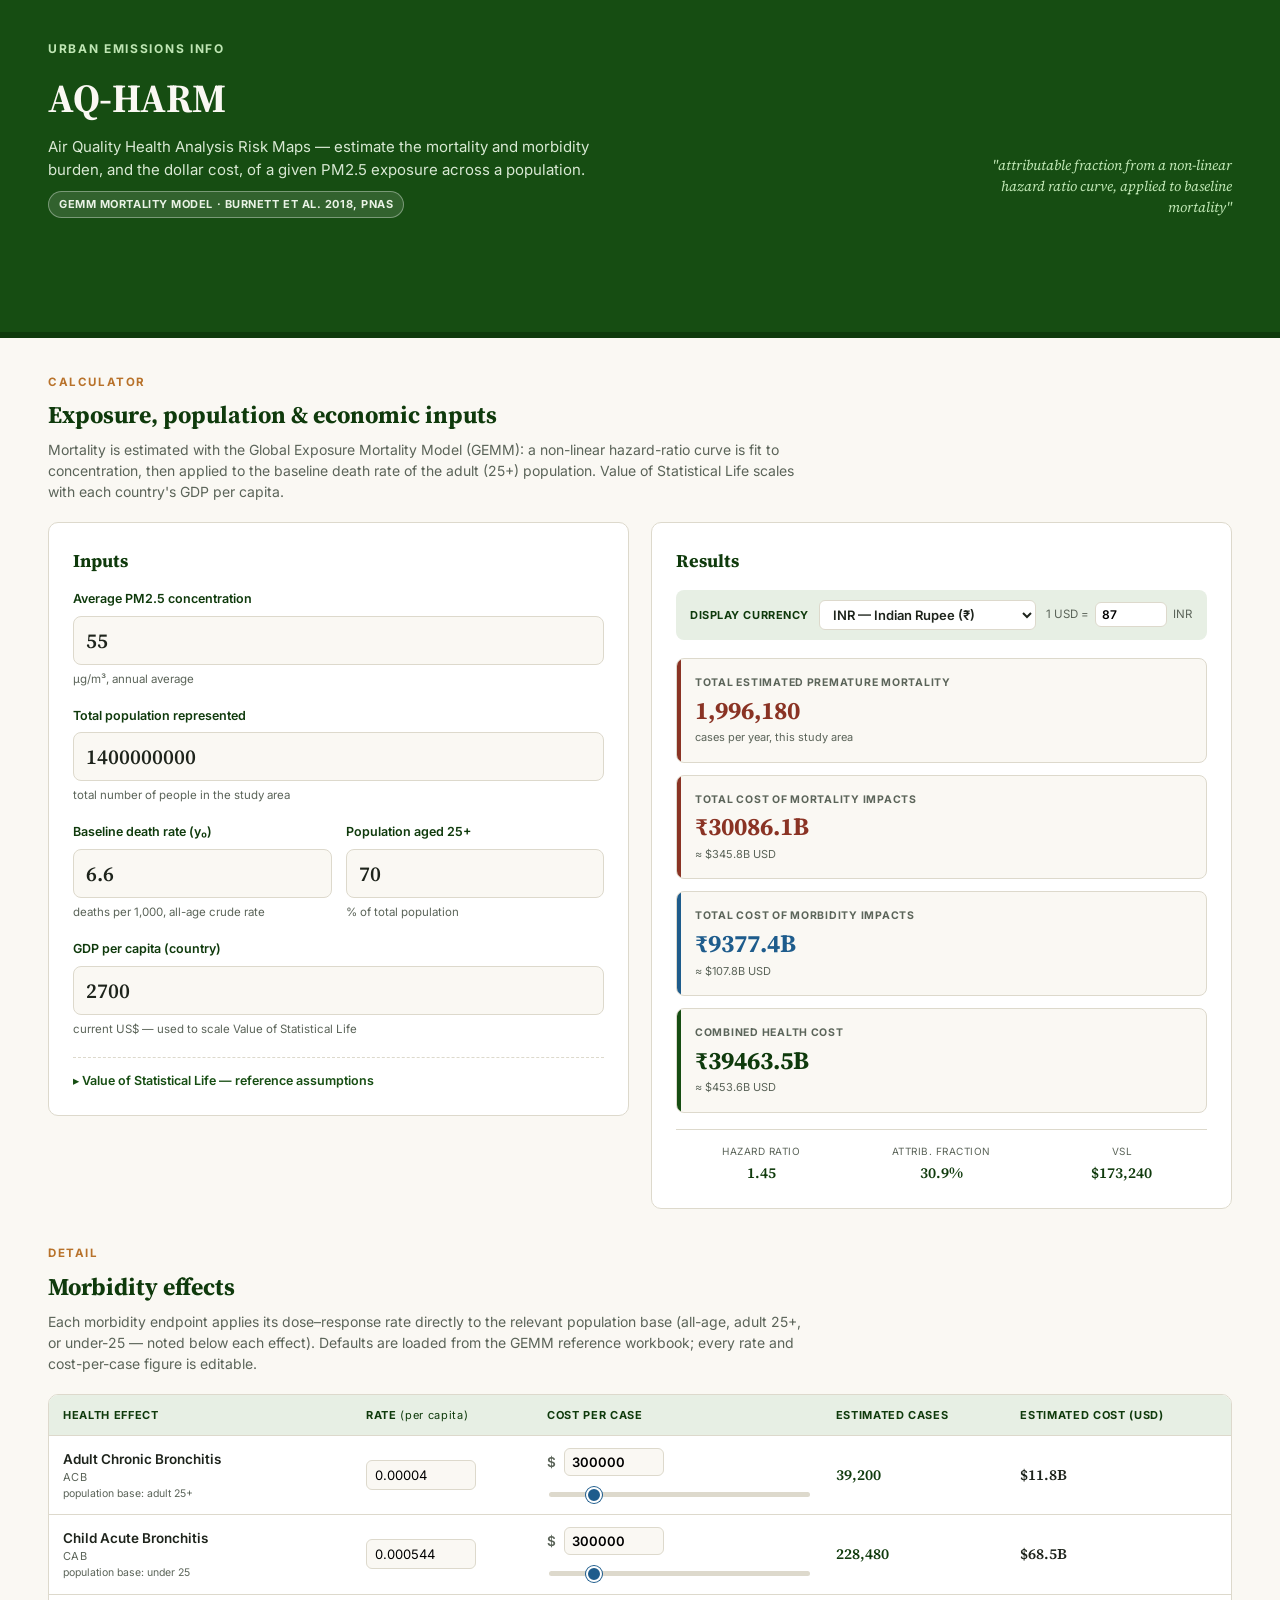
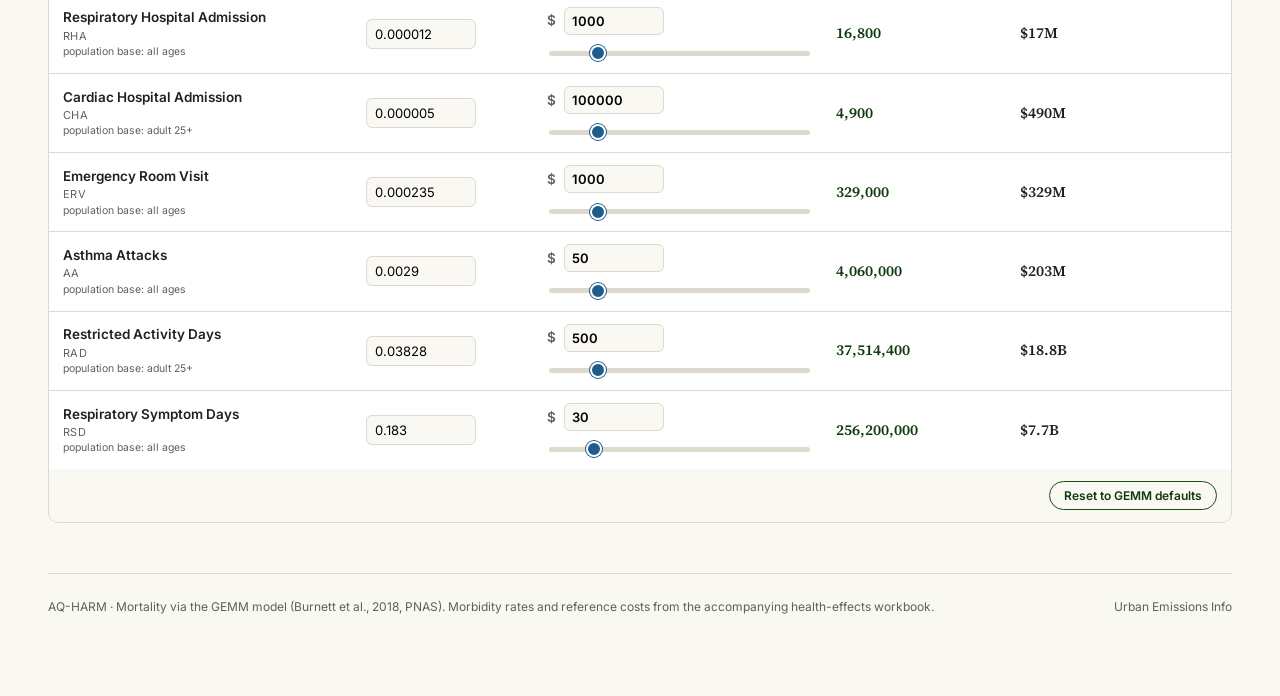
==== commit 10e97ed5: "ADD AQHARM2 GRIDDED HEALTH IMPACTS" ====
--- a/index.html
+++ b/index.html
@@ -6,310 +6,7 @@
 <title>AQ-HARM · Air Quality Health Analysis Risk Maps</title>
 <link rel="preconnect" href="https://fonts.googleapis.com">
 <link href="https://fonts.googleapis.com/css2?family=Source+Serif+4:opsz,wght@8..60,400;8..60,600;8..60,700&family=Inter:wght@400;500;600;700&display=swap" rel="stylesheet">
-<style>
-  :root{
-    --green:#164D12;
-    --green-dark:#0F3A0C;
-    --green-light:#E7EFE4;
-    --off-white:#FAF8F3;
-    --paper:#FFFFFF;
-    --ink:#1E241C;
-    --ink-soft:#5B6459;
-    --line:#DDD9CC;
-    --amber:#B8722A;
-    --mortality:#8A3324;
-    --mortality-bg:#FBEEEA;
-    --morbidity:#1E5C8C;
-    --morbidity-bg:#EAF1F8;
-    --radius:10px;
-  }
-  *{box-sizing:border-box;}
-  html,body{margin:0;padding:0;}
-  body{
-    background:var(--off-white);
-    color:var(--ink);
-    font-family:'Inter',system-ui,sans-serif;
-    line-height:1.5;
-  }
-  .wrap{max-width:1240px;margin:0 auto;padding:0 28px 80px;}
-
-  /* Header */
-  header.site{
-    background:var(--green);
-    color:var(--off-white);
-    padding:40px 0 34px;
-    border-bottom:6px solid var(--green-dark);
-  }
-  header.site .wrap{display:flex;justify-content:space-between;align-items:flex-end;gap:24px;flex-wrap:wrap;}
-  .brand-mark{font-family:'Inter';font-weight:700;letter-spacing:.14em;font-size:12px;text-transform:uppercase;color:#BFE6B4;margin-bottom:10px;}
-  h1{
-    font-family:'Source Serif 4', serif;
-    font-weight:700;
-    font-size:40px;
-    margin:0 0 8px;
-    letter-spacing:-.01em;
-  }
-  header.site p{
-    max-width:560px;
-    margin:0;
-    color:#D8E8D3;
-    font-size:15px;
-  }
-  .header-tag{
-    font-family:'Source Serif 4', serif;
-    font-style:italic;
-    font-size:14px;
-    color:#BFE6B4;
-    text-align:right;
-    max-width:270px;
-  }
-  .model-badge{
-    display:inline-block;
-    margin-top:10px;
-    font-size:11px;
-    font-weight:700;
-    letter-spacing:.05em;
-    text-transform:uppercase;
-    background:rgba(255,255,255,.12);
-    border:1px solid rgba(255,255,255,.35);
-    color:#EAF3E6;
-    padding:4px 10px;
-    border-radius:20px;
-  }
-
-  section{padding-top:36px;}
-  .section-eyebrow{
-    font-size:11.5px;
-    font-weight:700;
-    letter-spacing:.14em;
-    text-transform:uppercase;
-    color:var(--amber);
-    margin-bottom:6px;
-  }
-  h2{
-    font-family:'Source Serif 4', serif;
-    font-size:24px;
-    font-weight:700;
-    margin:0 0 6px;
-    color:var(--green-dark);
-  }
-  .section-desc{color:var(--ink-soft);font-size:14px;max-width:760px;margin:0 0 20px;}
-
-  /* Two column calculator layout */
-  .calc-grid{
-    display:grid;
-    grid-template-columns:1fr 1fr;
-    gap:22px;
-    align-items:start;
-  }
-  @media(max-width:900px){.calc-grid{grid-template-columns:1fr;}}
-
-  .panel{
-    background:var(--paper);
-    border:1px solid var(--line);
-    border-radius:var(--radius);
-    padding:24px;
-  }
-  .panel-title{
-    font-family:'Source Serif 4', serif;
-    font-size:18px;
-    font-weight:700;
-    color:var(--green-dark);
-    margin:0 0 16px;
-    display:flex;
-    align-items:center;
-    justify-content:space-between;
-  }
-  .sticky{position:sticky;top:20px;}
-
-  .field{margin-bottom:18px;}
-  .field:last-child{margin-bottom:0;}
-  .field label{
-    display:block;
-    font-size:12.5px;
-    font-weight:600;
-    color:var(--green-dark);
-    margin-bottom:7px;
-  }
-  .field .hint{font-size:11.5px;color:var(--ink-soft);margin-top:5px;}
-  .field input[type=number]{
-    width:100%;
-    font-family:'Source Serif 4', serif;
-    font-size:21px;
-    font-weight:600;
-    padding:9px 12px;
-    border:1.5px solid var(--line);
-    border-radius:8px;
-    background:var(--off-white);
-    color:var(--ink);
-  }
-  .field input[type=number]:focus{outline:none;border-color:var(--green);background:#fff;}
-
-  .field-row{display:grid;grid-template-columns:1fr 1fr;gap:14px;}
-  @media(max-width:520px){.field-row{grid-template-columns:1fr;}}
-
-  details.advanced{
-    margin-top:6px;
-    border-top:1px dashed var(--line);
-    padding-top:14px;
-  }
-  details.advanced summary{
-    cursor:pointer;
-    font-size:12.5px;
-    font-weight:600;
-    color:var(--green);
-    list-style:none;
-  }
-  details.advanced summary::-webkit-details-marker{display:none;}
-  details.advanced summary:before{content:"▸ ";}
-  details.advanced[open] summary:before{content:"▾ ";}
-  details.advanced .field{margin-top:16px;}
-  .advanced-note{font-size:11.5px;color:var(--ink-soft);margin:10px 0 0;line-height:1.5;}
-
-  /* Currency bar (inside results panel) */
-  .currency-bar{
-    display:flex;align-items:center;gap:10px;flex-wrap:wrap;
-    background:var(--green-light);
-    border-radius:8px;
-    padding:10px 14px;
-    margin-bottom:18px;
-    font-size:12px;
-  }
-  .currency-bar label{font-weight:700;color:var(--green-dark);text-transform:uppercase;letter-spacing:.05em;font-size:11px;}
-  select#currencySelect{
-    font-family:'Inter';font-size:13px;font-weight:600;
-    padding:5px 9px;border-radius:6px;border:1.3px solid var(--line);
-    background:#fff;color:var(--ink);
-  }
-  .rate-note{font-size:11.5px;color:var(--ink-soft);display:flex;align-items:center;gap:6px;}
-  .rate-note input{
-    width:72px;font-family:'Inter';font-size:12px;font-weight:600;
-    padding:4px 6px;border-radius:6px;border:1.3px solid var(--line);background:#fff;
-  }
-
-  /* Result cards */
-  .total-card{
-    border:1px solid var(--line);
-    border-radius:8px;
-    padding:16px 18px;
-    position:relative;
-    overflow:hidden;
-    margin-bottom:12px;
-    background:var(--off-white);
-  }
-  .total-card::before{content:"";position:absolute;left:0;top:0;bottom:0;width:4px;}
-  .total-card.mortality-count::before{background:var(--mortality);}
-  .total-card.mortality-cost::before{background:var(--mortality);}
-  .total-card.morbidity-cost::before{background:var(--morbidity);}
-  .total-card.combined-cost::before{background:var(--green);}
-  .total-label{font-size:10.5px;font-weight:700;text-transform:uppercase;letter-spacing:.07em;color:var(--ink-soft);margin-bottom:6px;}
-  .total-value{font-family:'Source Serif 4', serif;font-size:25px;font-weight:700;color:var(--ink);line-height:1.1;}
-  .total-card.mortality-count .total-value, .total-card.mortality-cost .total-value{color:var(--mortality);}
-  .total-card.morbidity-cost .total-value{color:var(--morbidity);}
-  .total-card.combined-cost .total-value{color:var(--green-dark);}
-  .total-sub{font-size:11px;color:var(--ink-soft);margin-top:5px;}
-
-  .diagnostics{
-    margin-top:16px;
-    border-top:1px solid var(--line);
-    padding-top:14px;
-    display:grid;
-    grid-template-columns:repeat(3,1fr);
-    gap:10px;
-  }
-  .diag-item{text-align:center;}
-  .diag-label{font-size:10px;text-transform:uppercase;letter-spacing:.05em;color:var(--ink-soft);margin-bottom:3px;}
-  .diag-value{font-family:'Source Serif 4', serif;font-size:15px;font-weight:600;color:var(--green-dark);}
-
-  /* Table */
-  .table-card{
-    background:var(--paper);
-    border:1px solid var(--line);
-    border-radius:var(--radius);
-    overflow:hidden;
-  }
-  table{width:100%;border-collapse:collapse;font-size:13.5px;}
-  thead th{
-    text-align:left;
-    background:var(--green-light);
-    color:var(--green-dark);
-    font-size:11px;
-    font-weight:700;
-    text-transform:uppercase;
-    letter-spacing:.06em;
-    padding:12px 14px;
-    border-bottom:1px solid var(--line);
-  }
-  tbody tr{border-bottom:1px solid var(--line);}
-  tbody tr:last-child{border-bottom:none;}
-  td{padding:12px 14px;vertical-align:middle;}
-  td.effect-name{min-width:190px;}
-  .effect-name .name{font-weight:600;color:var(--ink);}
-  .effect-name .acronym{font-size:11px;color:var(--ink-soft);letter-spacing:.04em;}
-  .pop-base{font-size:10.5px;color:var(--ink-soft);}
-
-  input[type=number].drf-input{
-    width:110px;
-    font-family:'Inter';
-    font-size:13px;
-    padding:6px 8px;
-    border:1.3px solid var(--line);
-    border-radius:6px;
-    background:var(--off-white);
-  }
-  input[type=number].drf-input:focus{outline:none;border-color:var(--green);background:#fff;}
-
-  .cost-cell{min-width:220px;}
-  .cost-row-top{display:flex;align-items:center;gap:8px;margin-bottom:6px;}
-  .cost-row-top .currency-sym{font-weight:600;color:var(--ink-soft);}
-  input[type=number].cost-num{
-    width:100px;
-    font-family:'Inter';
-    font-weight:600;
-    font-size:13px;
-    padding:5px 7px;
-    border:1.3px solid var(--line);
-    border-radius:6px;
-    background:var(--off-white);
-  }
-  input[type=range].cost-slider{
-    width:100%;
-    -webkit-appearance:none;
-    appearance:none;
-    height:5px;
-    border-radius:4px;
-    background:var(--line);
-    outline:none;
-  }
-  input[type=range].cost-slider::-webkit-slider-thumb{
-    -webkit-appearance:none;
-    appearance:none;
-    width:16px;height:16px;border-radius:50%;
-    background:var(--morbidity);
-    cursor:pointer;
-    border:2px solid #fff;
-    box-shadow:0 0 0 1px var(--morbidity);
-  }
-  input[type=range].cost-slider::-moz-range-thumb{
-    width:16px;height:16px;border-radius:50%;
-    background:var(--morbidity);cursor:pointer;border:2px solid #fff;
-    box-shadow:0 0 0 1px var(--morbidity);
-  }
-
-  .impact-val, .cost-val{font-weight:600;font-family:'Source Serif 4', serif;font-size:15px;color:var(--green-dark);}
-  .cost-val{color:var(--ink);}
-
-  .reset-row{display:flex;justify-content:flex-end;padding:12px 14px;background:var(--off-white);}
-  .btn-reset{
-    font-family:'Inter';font-size:12px;font-weight:600;
-    color:var(--green-dark);background:none;border:1.3px solid var(--green);
-    padding:6px 14px;border-radius:20px;cursor:pointer;
-  }
-  .btn-reset:hover{background:var(--green);color:#fff;}
-
-  footer{margin-top:50px;padding-top:24px;border-top:1px solid var(--line);color:var(--ink-soft);font-size:12px;display:flex;justify-content:space-between;flex-wrap:wrap;gap:8px;}
-  footer a{color:var(--green-dark);}
-</style>
+<link rel="stylesheet" href="style.css"/>
 </head>
 <body>
 
@@ -473,194 +170,7 @@
     <span>Urban Emissions Info</span>
   </footer>
 </div>
-
-<script>
-/* ---- Fixed GEMM model constants (Burnett et al. 2018) ---- */
-const THETA = 0.143, ALPHA = 1.6, MU = 15.5, NU = 36.8, X0 = 2.4;
-
-/* ---- Morbidity effects: base = 'all' | 'adult' | 'under25' ---- */
-const EFFECTS = [
-  {acr:"ACB", name:"Adult Chronic Bronchitis",     drf:0.00004,  cost:300000, base:"all"},
-  {acr:"CAB", name:"Child Acute Bronchitis",        drf:0.000544, cost:300000, base:"under25"},
-  {acr:"RHA", name:"Respiratory Hospital Admission",drf:0.000012, cost:1000,   base:"all"},
-  {acr:"CHA", name:"Cardiac Hospital Admission",    drf:0.000005, cost:100000, base:"adult"},
-  {acr:"ERV", name:"Emergency Room Visit",          drf:0.000235, cost:1000,   base:"all"},
-  {acr:"AA",  name:"Asthma Attacks",                drf:0.0029,   cost:50,     base:"all"},
-  {acr:"RAD", name:"Restricted Activity Days",      drf:0.03828,  cost:500,    base:"adult"},
-  {acr:"RSD", name:"Respiratory Symptom Days",      drf:0.183,    cost:30,     base:"all"},
-];
-const DEFAULTS = JSON.parse(JSON.stringify(EFFECTS));
-
-const BASE_SLIDER_MAX = {ACB:2000000, CAB:2000000, RHA:6000, CHA:600000, ERV:6000, AA:300, RAD:3000, RSD:200};
-const BASE_LABEL = {all:"population base: all ages", adult:"population base: adult 25+", under25:"population base: under 25"};
-
-const CURRENCY = {
-  USD:{symbol:"$", rate:1},
-  INR:{symbol:"₹", rate:87},
-  EUR:{symbol:"€", rate:0.92},
-  GBP:{symbol:"£", rate:0.79},
-  JPY:{symbol:"¥", rate:148},
-  AUD:{symbol:"A$", rate:1.52},
-};
-
-const $ = id => document.getElementById(id);
-const pm25Input = $('pm25'), popInput = $('population'), deathRateInput = $('deathRate'),
-      pop25Input = $('pop25'), gdpInput = $('gdp'), gdpRefInput = $('gdpRef'),
-      vslRefInput = $('vslRef'), elasticityInput = $('elasticity');
-const tbody = $('effectsBody');
-const currencySelect = $('currencySelect'), fxRateInput = $('fxRate'), fxCodeSpan = $('fxCode');
-
-function fmtInt(n){ return Math.round(n).toLocaleString('en-US'); }
-function fmtMoney(n, symbol){
-  if(!isFinite(n)) n = 0;
-  let out;
-  if(Math.abs(n) >= 1e9) out = (n/1e9).toFixed(1)+"B";
-  else if(Math.abs(n) >= 1e6) out = Math.round(n/1e6)+"M";
-  else out = Math.round(n).toLocaleString('en-US');
-  return symbol + out;
-}
-
-function buildRows(){
-  tbody.innerHTML = "";
-  EFFECTS.forEach((eff, i) => {
-    const tr = document.createElement('tr');
-    tr.innerHTML = `
-      <td class="effect-name">
-        <div class="name">${eff.name}</div>
-        <div class="acronym">${eff.acr}</div>
-        <div class="pop-base">${BASE_LABEL[eff.base]}</div>
-      </td>
-      <td>
-        <input type="number" class="drf-input" data-idx="${i}" data-field="drf" value="${eff.drf}" step="any" min="0">
-      </td>
-      <td class="cost-cell">
-        <div class="cost-row-top">
-          <span class="currency-sym">$</span>
-          <input type="number" class="cost-num" data-idx="${i}" data-field="costnum" value="${eff.cost}" min="0" step="1">
-        </div>
-        <input type="range" class="cost-slider" data-idx="${i}" data-field="costslider" min="0" max="${BASE_SLIDER_MAX[eff.acr]}" step="${Math.max(1, Math.round(BASE_SLIDER_MAX[eff.acr]/500))}" value="${eff.cost}">
-      </td>
-      <td><span class="impact-val" id="impact-${i}">—</span></td>
-      <td><span class="cost-val" id="cost-${i}">—</span></td>
-    `;
-    tbody.appendChild(tr);
-  });
-
-  tbody.querySelectorAll('input[data-field="drf"]').forEach(el=>{
-    el.addEventListener('input', e=>{
-      EFFECTS[+e.target.dataset.idx].drf = parseFloat(e.target.value) || 0;
-      calculate();
-    });
-  });
-  tbody.querySelectorAll('input[data-field="costnum"]').forEach(el=>{
-    el.addEventListener('input', e=>{
-      const idx = +e.target.dataset.idx;
-      const val = parseFloat(e.target.value) || 0;
-      EFFECTS[idx].cost = val;
-      const slider = tbody.querySelector(`input[data-field="costslider"][data-idx="${idx}"]`);
-      if(val > +slider.max) slider.max = val * 1.2;
-      slider.value = val;
-      calculate();
-    });
-  });
-  tbody.querySelectorAll('input[data-field="costslider"]').forEach(el=>{
-    el.addEventListener('input', e=>{
-      const idx = +e.target.dataset.idx;
-      const val = parseFloat(e.target.value) || 0;
-      EFFECTS[idx].cost = val;
-      tbody.querySelector(`input[data-field="costnum"][data-idx="${idx}"]`).value = val;
-      calculate();
-    });
-  });
-}
-
-function calculate(){
-  const pm25 = parseFloat(pm25Input.value) || 0;
-  const popTotal = parseFloat(popInput.value) || 0;
-  const y0 = (parseFloat(deathRateInput.value) || 0) / 1000;
-  const frac25 = (parseFloat(pop25Input.value) || 0) / 100;
-  const gdp = parseFloat(gdpInput.value) || 0;
-  const gdpRef = parseFloat(gdpRefInput.value) || 1;
-  const vslRef = parseFloat(vslRefInput.value) || 0;
-  const elasticity = parseFloat(elasticityInput.value) || 0;
-
-  const code = currencySelect.value;
-  const rate = parseFloat(fxRateInput.value) || CURRENCY[code].rate;
-  const symbol = CURRENCY[code].symbol;
-
-  /* GEMM hazard ratio */
-  const z = Math.max(pm25 - X0, 0);
-  const dum1 = THETA * Math.log(1 + z / ALPHA);
-  const dum2 = 1 + Math.exp(-(z - MU) / NU);
-  const HR = Math.exp(dum1 / dum2);
-  const AF = (HR - 1) / HR;
-
-  const popAdult = popTotal * frac25;
-  const popUnder25 = popTotal - popAdult;
-
-  const mortalityCases = AF * y0 * popAdult;
-  const VSL = vslRef * Math.pow(gdp / gdpRef, elasticity);
-  const mortalityCostUSD = mortalityCases * VSL;
-
-  /* Morbidity */
-  let morbidityCostUSD = 0;
-  const popByBase = {all: popTotal, adult: popAdult, under25: popUnder25};
-  EFFECTS.forEach((eff, i) => {
-    const basePop = popByBase[eff.base];
-    const cases = eff.drf * basePop;
-    const costUSD = cases * eff.cost;
-    morbidityCostUSD += costUSD;
-    document.getElementById(`impact-${i}`).textContent = fmtInt(cases);
-    document.getElementById(`cost-${i}`).textContent = fmtMoney(costUSD, '$');
-  });
-
-  const combinedCostUSD = mortalityCostUSD + morbidityCostUSD;
-
-  $('totalMortalityCount').textContent = fmtInt(mortalityCases);
-  $('totalMortalityCost').textContent = fmtMoney(mortalityCostUSD * rate, symbol);
-  $('totalMorbidityCost').textContent = fmtMoney(morbidityCostUSD * rate, symbol);
-  $('totalCombinedCost').textContent = fmtMoney(combinedCostUSD * rate, symbol);
-
-  if(code === 'USD'){
-    $('totalMortalityCostUSD').textContent = '';
-    $('totalMorbidityCostUSD').textContent = '';
-    $('totalCombinedCostUSD').textContent = '';
-  } else {
-    $('totalMortalityCostUSD').textContent = '≈ ' + fmtMoney(mortalityCostUSD, '$') + ' USD';
-    $('totalMorbidityCostUSD').textContent = '≈ ' + fmtMoney(morbidityCostUSD, '$') + ' USD';
-    $('totalCombinedCostUSD').textContent = '≈ ' + fmtMoney(combinedCostUSD, '$') + ' USD';
-  }
-
-  $('diagHR').textContent = HR.toFixed(2);
-  $('diagAF').textContent = (AF*100).toFixed(1) + '%';
-  $('diagVSL').textContent = fmtMoney(VSL, '$');
-}
-
-[pm25Input, popInput, deathRateInput, pop25Input, gdpInput, gdpRefInput, vslRefInput, elasticityInput]
-  .forEach(el => el.addEventListener('input', calculate));
-
-currencySelect.addEventListener('change', ()=>{
-  const code = currencySelect.value;
-  fxRateInput.value = CURRENCY[code].rate;
-  fxCodeSpan.textContent = code;
-  calculate();
-});
-fxRateInput.addEventListener('input', calculate);
-
-$('resetBtn').addEventListener('click', ()=>{
-  DEFAULTS.forEach((d, i)=>{
-    EFFECTS[i].drf = d.drf;
-    EFFECTS[i].cost = d.cost;
-  });
-  buildRows();
-  calculate();
-});
-
-buildRows();
-fxRateInput.value = CURRENCY[currencySelect.value].rate;
-fxCodeSpan.textContent = currencySelect.value;
-calculate();
-</script>
+<script src="script.js"></script>
 
 </body>
 </html>
--- a/style.css
+++ b/style.css
@@ -0,0 +1,302 @@
+  :root{
+    --green:#164D12;
+    --green-dark:#0F3A0C;
+    --green-light:#E7EFE4;
+    --off-white:#FAF8F3;
+    --paper:#FFFFFF;
+    --ink:#1E241C;
+    --ink-soft:#5B6459;
+    --line:#DDD9CC;
+    --amber:#B8722A;
+    --mortality:#8A3324;
+    --mortality-bg:#FBEEEA;
+    --morbidity:#1E5C8C;
+    --morbidity-bg:#EAF1F8;
+    --radius:10px;
+  }
+  *{box-sizing:border-box;}
+  html,body{margin:0;padding:0;}
+  body{
+    background:var(--off-white);
+    color:var(--ink);
+    font-family:'Inter',system-ui,sans-serif;
+    line-height:1.5;
+  }
+  .wrap{max-width:1240px;margin:0 auto;padding:0 28px 80px;}
+
+  /* Header */
+  header.site{
+    background:var(--green);
+    color:var(--off-white);
+    padding:40px 0 34px;
+    border-bottom:6px solid var(--green-dark);
+  }
+  header.site .wrap{display:flex;justify-content:space-between;align-items:flex-end;gap:24px;flex-wrap:wrap;}
+  .brand-mark{font-family:'Inter';font-weight:700;letter-spacing:.14em;font-size:12px;text-transform:uppercase;color:#BFE6B4;margin-bottom:10px;}
+  h1{
+    font-family:'Source Serif 4', serif;
+    font-weight:700;
+    font-size:40px;
+    margin:0 0 8px;
+    letter-spacing:-.01em;
+  }
+  header.site p{
+    max-width:560px;
+    margin:0;
+    color:#D8E8D3;
+    font-size:15px;
+  }
+  .header-tag{
+    font-family:'Source Serif 4', serif;
+    font-style:italic;
+    font-size:14px;
+    color:#BFE6B4;
+    text-align:right;
+    max-width:270px;
+  }
+  .model-badge{
+    display:inline-block;
+    margin-top:10px;
+    font-size:11px;
+    font-weight:700;
+    letter-spacing:.05em;
+    text-transform:uppercase;
+    background:rgba(255,255,255,.12);
+    border:1px solid rgba(255,255,255,.35);
+    color:#EAF3E6;
+    padding:4px 10px;
+    border-radius:20px;
+  }
+
+  section{padding-top:36px;}
+  .section-eyebrow{
+    font-size:11.5px;
+    font-weight:700;
+    letter-spacing:.14em;
+    text-transform:uppercase;
+    color:var(--amber);
+    margin-bottom:6px;
+  }
+  h2{
+    font-family:'Source Serif 4', serif;
+    font-size:24px;
+    font-weight:700;
+    margin:0 0 6px;
+    color:var(--green-dark);
+  }
+  .section-desc{color:var(--ink-soft);font-size:14px;max-width:760px;margin:0 0 20px;}
+
+  /* Two column calculator layout */
+  .calc-grid{
+    display:grid;
+    grid-template-columns:1fr 1fr;
+    gap:22px;
+    align-items:start;
+  }
+  @media(max-width:900px){.calc-grid{grid-template-columns:1fr;}}
+
+  .panel{
+    background:var(--paper);
+    border:1px solid var(--line);
+    border-radius:var(--radius);
+    padding:24px;
+  }
+  .panel-title{
+    font-family:'Source Serif 4', serif;
+    font-size:18px;
+    font-weight:700;
+    color:var(--green-dark);
+    margin:0 0 16px;
+    display:flex;
+    align-items:center;
+    justify-content:space-between;
+  }
+  .sticky{position:sticky;top:20px;}
+
+  .field{margin-bottom:18px;}
+  .field:last-child{margin-bottom:0;}
+  .field label{
+    display:block;
+    font-size:12.5px;
+    font-weight:600;
+    color:var(--green-dark);
+    margin-bottom:7px;
+  }
+  .field .hint{font-size:11.5px;color:var(--ink-soft);margin-top:5px;}
+  .field input[type=number]{
+    width:100%;
+    font-family:'Source Serif 4', serif;
+    font-size:21px;
+    font-weight:600;
+    padding:9px 12px;
+    border:1.5px solid var(--line);
+    border-radius:8px;
+    background:var(--off-white);
+    color:var(--ink);
+  }
+  .field input[type=number]:focus{outline:none;border-color:var(--green);background:#fff;}
+
+  .field-row{display:grid;grid-template-columns:1fr 1fr;gap:14px;}
+  @media(max-width:520px){.field-row{grid-template-columns:1fr;}}
+
+  details.advanced{
+    margin-top:6px;
+    border-top:1px dashed var(--line);
+    padding-top:14px;
+  }
+  details.advanced summary{
+    cursor:pointer;
+    font-size:12.5px;
+    font-weight:600;
+    color:var(--green);
+    list-style:none;
+  }
+  details.advanced summary::-webkit-details-marker{display:none;}
+  details.advanced summary:before{content:"▸ ";}
+  details.advanced[open] summary:before{content:"▾ ";}
+  details.advanced .field{margin-top:16px;}
+  .advanced-note{font-size:11.5px;color:var(--ink-soft);margin:10px 0 0;line-height:1.5;}
+
+  /* Currency bar (inside results panel) */
+  .currency-bar{
+    display:flex;align-items:center;gap:10px;flex-wrap:wrap;
+    background:var(--green-light);
+    border-radius:8px;
+    padding:10px 14px;
+    margin-bottom:18px;
+    font-size:12px;
+  }
+  .currency-bar label{font-weight:700;color:var(--green-dark);text-transform:uppercase;letter-spacing:.05em;font-size:11px;}
+  select#currencySelect{
+    font-family:'Inter';font-size:13px;font-weight:600;
+    padding:5px 9px;border-radius:6px;border:1.3px solid var(--line);
+    background:#fff;color:var(--ink);
+  }
+  .rate-note{font-size:11.5px;color:var(--ink-soft);display:flex;align-items:center;gap:6px;}
+  .rate-note input{
+    width:72px;font-family:'Inter';font-size:12px;font-weight:600;
+    padding:4px 6px;border-radius:6px;border:1.3px solid var(--line);background:#fff;
+  }
+
+  /* Result cards */
+  .total-card{
+    border:1px solid var(--line);
+    border-radius:8px;
+    padding:16px 18px;
+    position:relative;
+    overflow:hidden;
+    margin-bottom:12px;
+    background:var(--off-white);
+  }
+  .total-card::before{content:"";position:absolute;left:0;top:0;bottom:0;width:4px;}
+  .total-card.mortality-count::before{background:var(--mortality);}
+  .total-card.mortality-cost::before{background:var(--mortality);}
+  .total-card.morbidity-cost::before{background:var(--morbidity);}
+  .total-card.combined-cost::before{background:var(--green);}
+  .total-label{font-size:10.5px;font-weight:700;text-transform:uppercase;letter-spacing:.07em;color:var(--ink-soft);margin-bottom:6px;}
+  .total-value{font-family:'Source Serif 4', serif;font-size:25px;font-weight:700;color:var(--ink);line-height:1.1;}
+  .total-card.mortality-count .total-value, .total-card.mortality-cost .total-value{color:var(--mortality);}
+  .total-card.morbidity-cost .total-value{color:var(--morbidity);}
+  .total-card.combined-cost .total-value{color:var(--green-dark);}
+  .total-sub{font-size:11px;color:var(--ink-soft);margin-top:5px;}
+
+  .diagnostics{
+    margin-top:16px;
+    border-top:1px solid var(--line);
+    padding-top:14px;
+    display:grid;
+    grid-template-columns:repeat(3,1fr);
+    gap:10px;
+  }
+  .diag-item{text-align:center;}
+  .diag-label{font-size:10px;text-transform:uppercase;letter-spacing:.05em;color:var(--ink-soft);margin-bottom:3px;}
+  .diag-value{font-family:'Source Serif 4', serif;font-size:15px;font-weight:600;color:var(--green-dark);}
+
+  /* Table */
+  .table-card{
+    background:var(--paper);
+    border:1px solid var(--line);
+    border-radius:var(--radius);
+    overflow:hidden;
+  }
+  table{width:100%;border-collapse:collapse;font-size:13.5px;}
+  thead th{
+    text-align:left;
+    background:var(--green-light);
+    color:var(--green-dark);
+    font-size:11px;
+    font-weight:700;
+    text-transform:uppercase;
+    letter-spacing:.06em;
+    padding:12px 14px;
+    border-bottom:1px solid var(--line);
+  }
+  tbody tr{border-bottom:1px solid var(--line);}
+  tbody tr:last-child{border-bottom:none;}
+  td{padding:12px 14px;vertical-align:middle;}
+  td.effect-name{min-width:190px;}
+  .effect-name .name{font-weight:600;color:var(--ink);}
+  .effect-name .acronym{font-size:11px;color:var(--ink-soft);letter-spacing:.04em;}
+  .pop-base{font-size:10.5px;color:var(--ink-soft);}
+
+  input[type=number].drf-input{
+    width:110px;
+    font-family:'Inter';
+    font-size:13px;
+    padding:6px 8px;
+    border:1.3px solid var(--line);
+    border-radius:6px;
+    background:var(--off-white);
+  }
+  input[type=number].drf-input:focus{outline:none;border-color:var(--green);background:#fff;}
+
+  .cost-cell{min-width:220px;}
+  .cost-row-top{display:flex;align-items:center;gap:8px;margin-bottom:6px;}
+  .cost-row-top .currency-sym{font-weight:600;color:var(--ink-soft);}
+  input[type=number].cost-num{
+    width:100px;
+    font-family:'Inter';
+    font-weight:600;
+    font-size:13px;
+    padding:5px 7px;
+    border:1.3px solid var(--line);
+    border-radius:6px;
+    background:var(--off-white);
+  }
+  input[type=range].cost-slider{
+    width:100%;
+    -webkit-appearance:none;
+    appearance:none;
+    height:5px;
+    border-radius:4px;
+    background:var(--line);
+    outline:none;
+  }
+  input[type=range].cost-slider::-webkit-slider-thumb{
+    -webkit-appearance:none;
+    appearance:none;
+    width:16px;height:16px;border-radius:50%;
+    background:var(--morbidity);
+    cursor:pointer;
+    border:2px solid #fff;
+    box-shadow:0 0 0 1px var(--morbidity);
+  }
+  input[type=range].cost-slider::-moz-range-thumb{
+    width:16px;height:16px;border-radius:50%;
+    background:var(--morbidity);cursor:pointer;border:2px solid #fff;
+    box-shadow:0 0 0 1px var(--morbidity);
+  }
+
+  .impact-val, .cost-val{font-weight:600;font-family:'Source Serif 4', serif;font-size:15px;color:var(--green-dark);}
+  .cost-val{color:var(--ink);}
+
+  .reset-row{display:flex;justify-content:flex-end;padding:12px 14px;background:var(--off-white);}
+  .btn-reset{
+    font-family:'Inter';font-size:12px;font-weight:600;
+    color:var(--green-dark);background:none;border:1.3px solid var(--green);
+    padding:6px 14px;border-radius:20px;cursor:pointer;
+  }
+  .btn-reset:hover{background:var(--green);color:#fff;}
+
+  footer{margin-top:50px;padding-top:24px;border-top:1px solid var(--line);color:var(--ink-soft);font-size:12px;display:flex;justify-content:space-between;flex-wrap:wrap;gap:8px;}
+  footer a{color:var(--green-dark);}
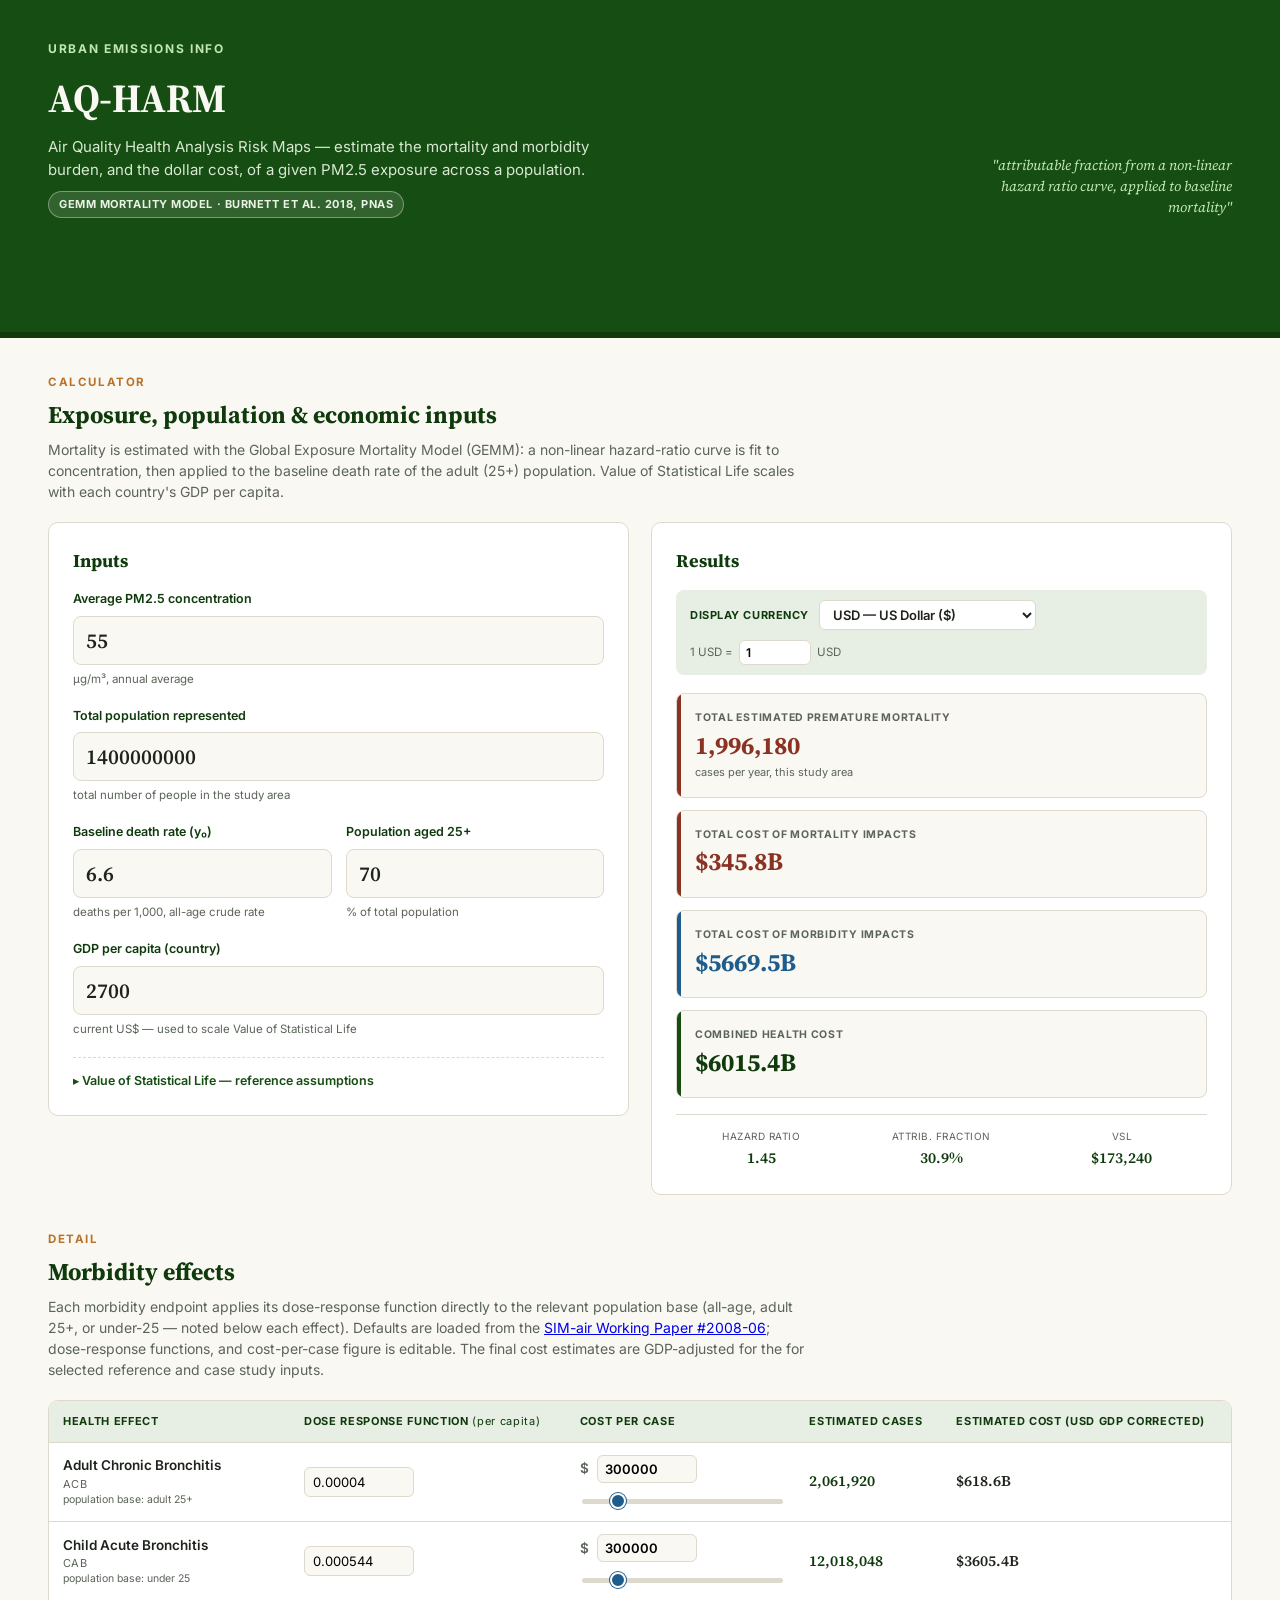
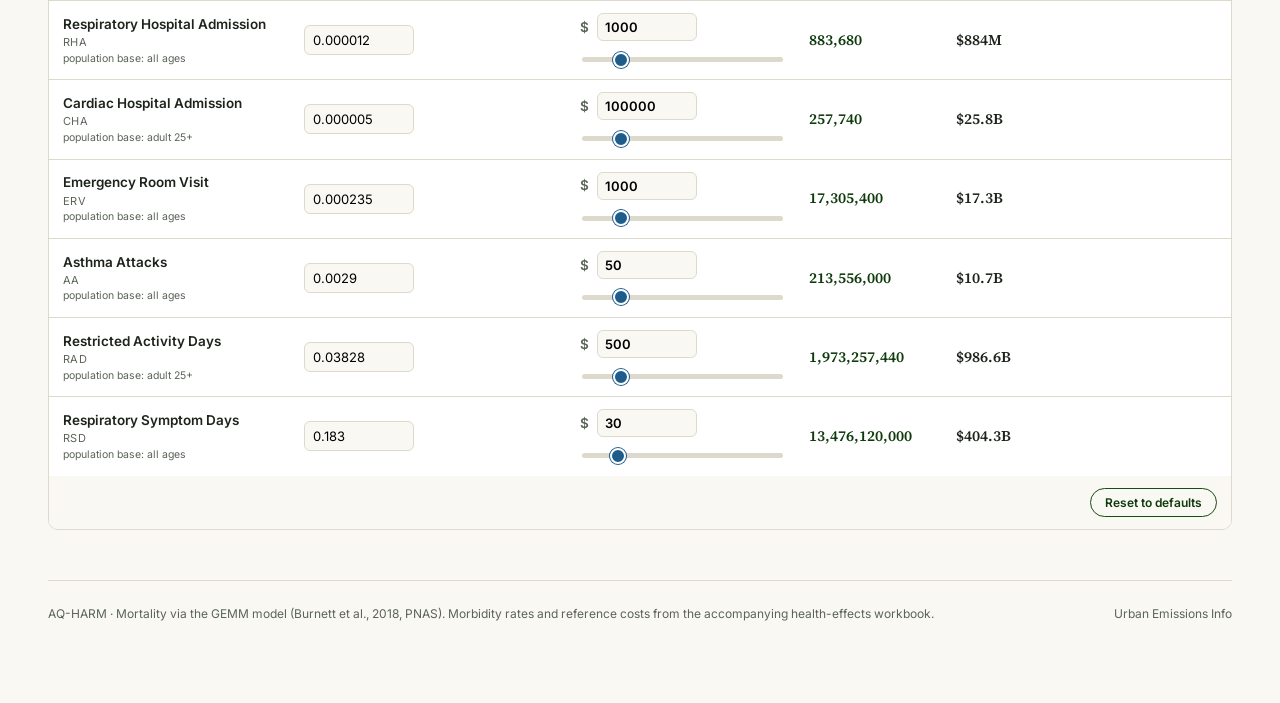
==== commit d4c27fd1: "ADD Bengaluru" ====
--- a/index.html
+++ b/index.html
@@ -92,8 +92,8 @@
         <div class="currency-bar">
           <label for="currencySelect">Display currency</label>
           <select id="currencySelect">
-            <option value="USD">USD — US Dollar ($)</option>
-            <option value="INR" selected>INR — Indian Rupee (₹)</option>
+            <option value="USD" selected>USD — US Dollar ($)</option>
+            <option value="INR">INR — Indian Rupee (₹)</option>
             <option value="EUR">EUR — Euro (€)</option>
             <option value="GBP">GBP — British Pound (£)</option>
             <option value="JPY">JPY — Japanese Yen (¥)</option>
@@ -147,21 +147,21 @@
   <section>
     <div class="section-eyebrow">Detail</div>
     <h2>Morbidity effects</h2>
-    <p class="section-desc">Each morbidity endpoint applies its dose–response rate directly to the relevant population base (all-age, adult 25+, or under-25 — noted below each effect). Defaults are loaded from the GEMM reference workbook; every rate and cost-per-case figure is editable.</p>
+    <p class="section-desc">Each morbidity endpoint applies its dose-response function directly to the relevant population base (all-age, adult 25+, or under-25 — noted below each effect). Defaults are loaded from the <a href="https://urbanemissions.info/wp-content/uploads/docs/SIM-06-2008.pdf" target="_blank">SIM-air Working Paper #2008-06</a>; dose-response functions, and cost-per-case figure is editable. The final cost estimates are GDP-adjusted for the for selected reference and case study inputs.</p>
     <div class="table-card">
       <table>
         <thead>
           <tr>
             <th>Health effect</th>
-            <th>Rate <span style="font-weight:400;text-transform:none;">(per capita)</span></th>
+            <th>Dose Response Function <span style="font-weight:400;text-transform:none;">(per capita)</span></th>
             <th>Cost per case</th>
             <th>Estimated cases</th>
-            <th>Estimated cost (USD)</th>
+            <th>Estimated cost (USD GDP corrected)</th>
           </tr>
         </thead>
         <tbody id="effectsBody"></tbody>
       </table>
-      <div class="reset-row"><button class="btn-reset" id="resetBtn">Reset to GEMM defaults</button></div>
+      <div class="reset-row"><button class="btn-reset" id="resetBtn">Reset to defaults</button></div>
     </div>
   </section>
 
--- a/style.css
+++ b/style.css
@@ -297,6 +297,11 @@
     padding:6px 14px;border-radius:20px;cursor:pointer;
   }
   .btn-reset:hover{background:var(--green);color:#fff;}
-
+  
+  .btn-toggle.active {
+  background: #164D12;
+  color: #fff;
+  border-color: #164D12;
+  }
   footer{margin-top:50px;padding-top:24px;border-top:1px solid var(--line);color:var(--ink-soft);font-size:12px;display:flex;justify-content:space-between;flex-wrap:wrap;gap:8px;}
   footer a{color:var(--green-dark);}
